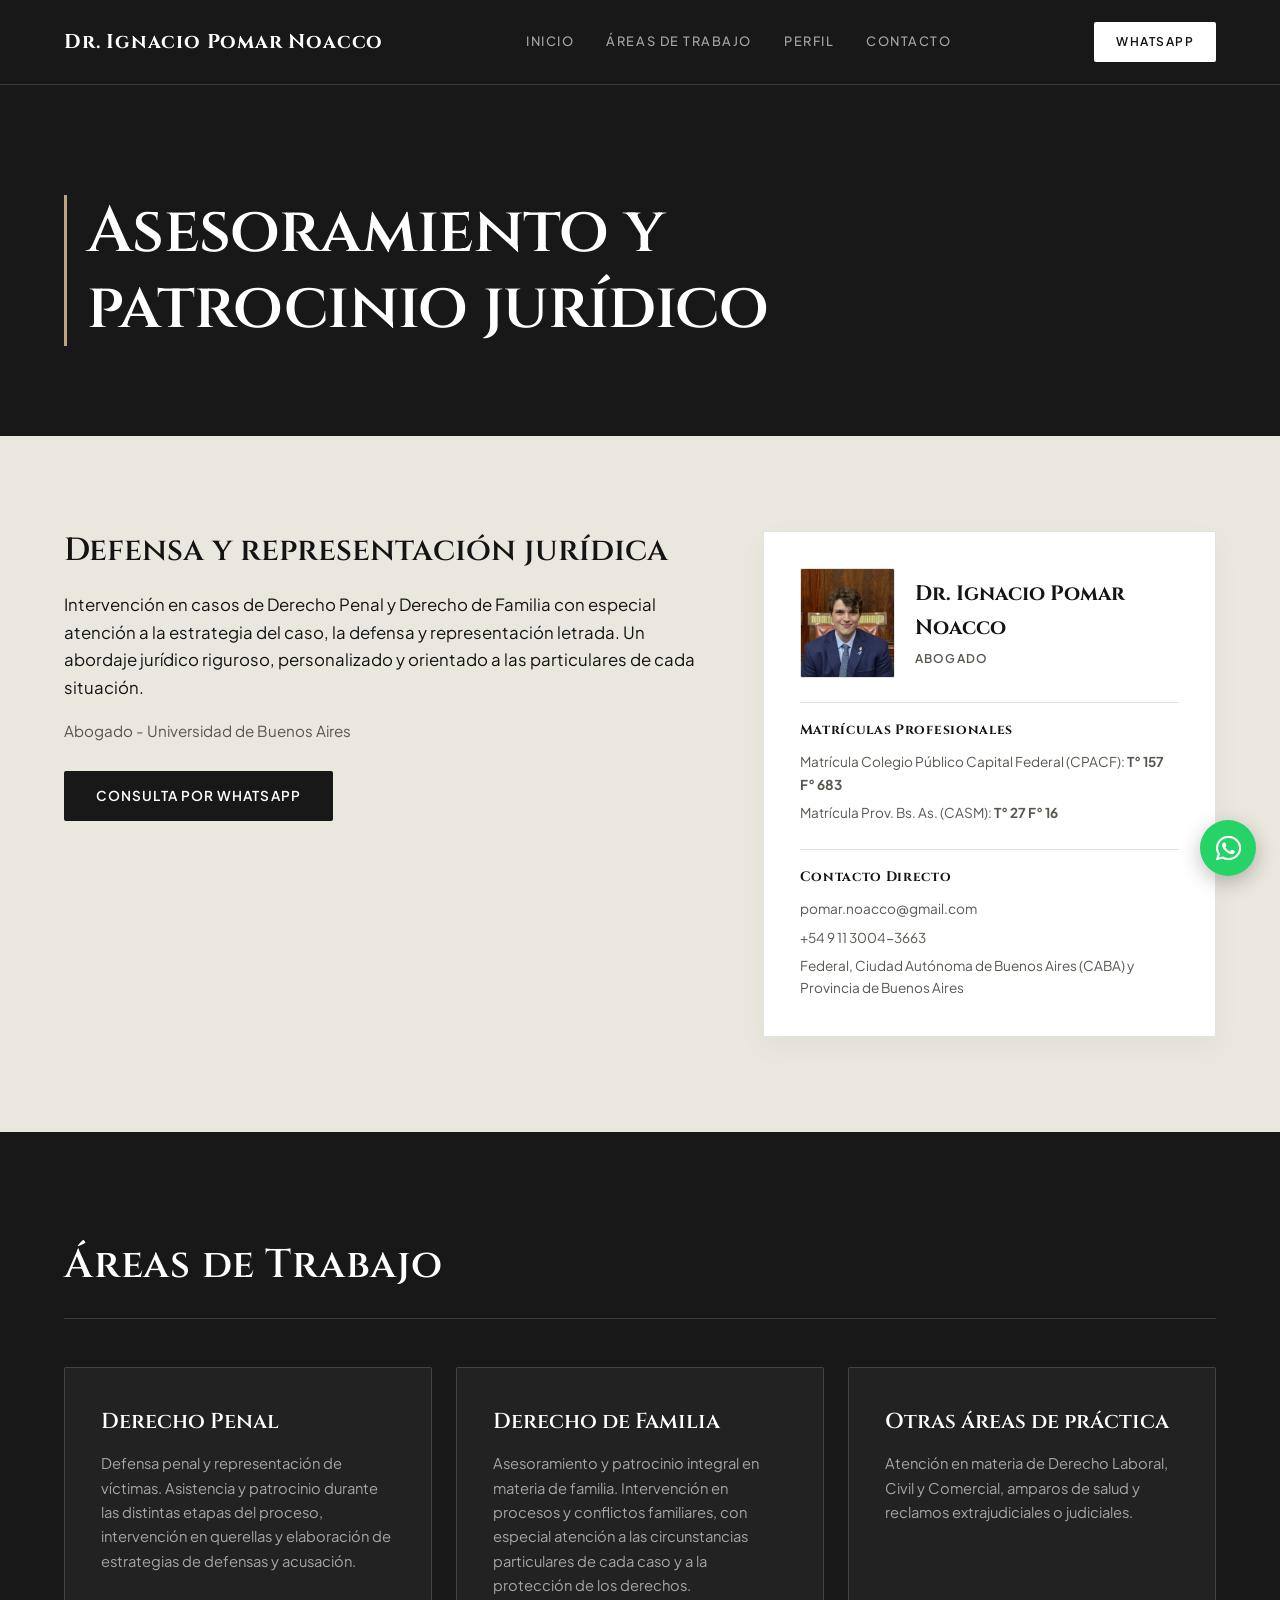
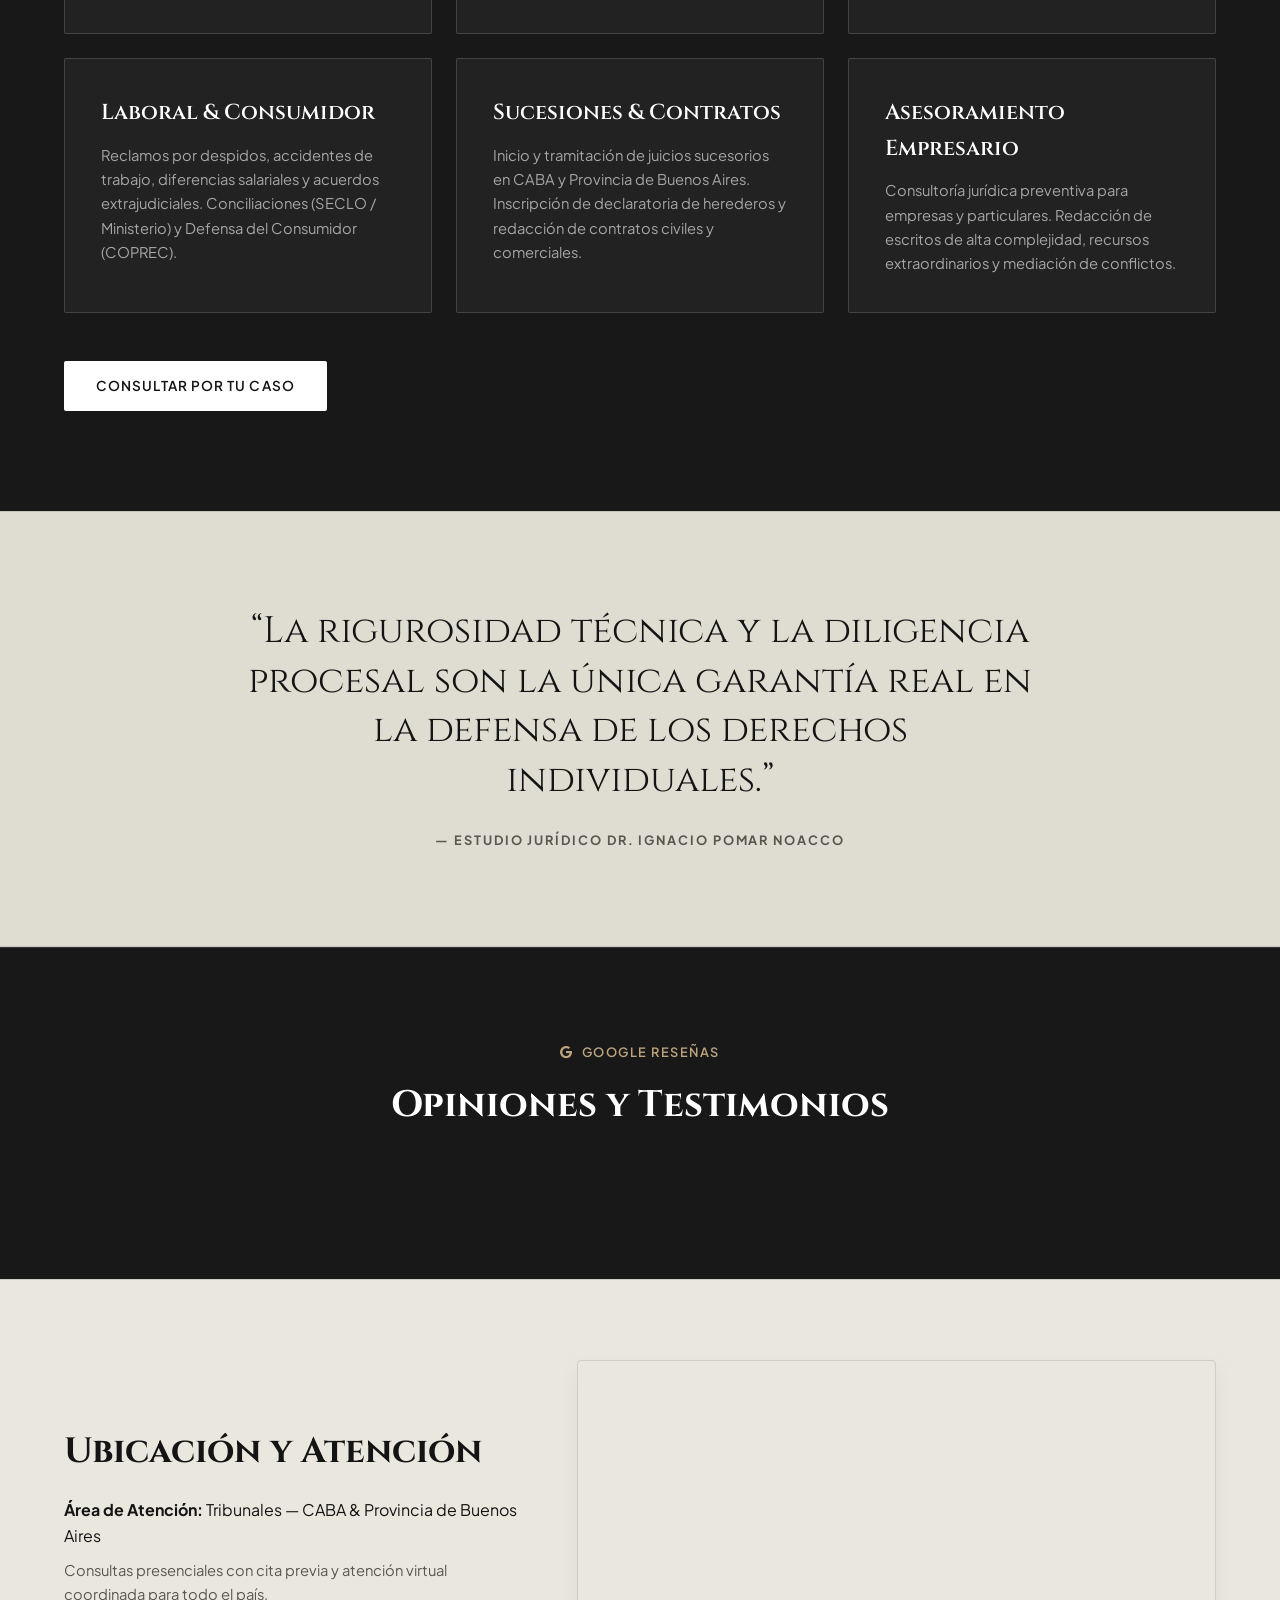
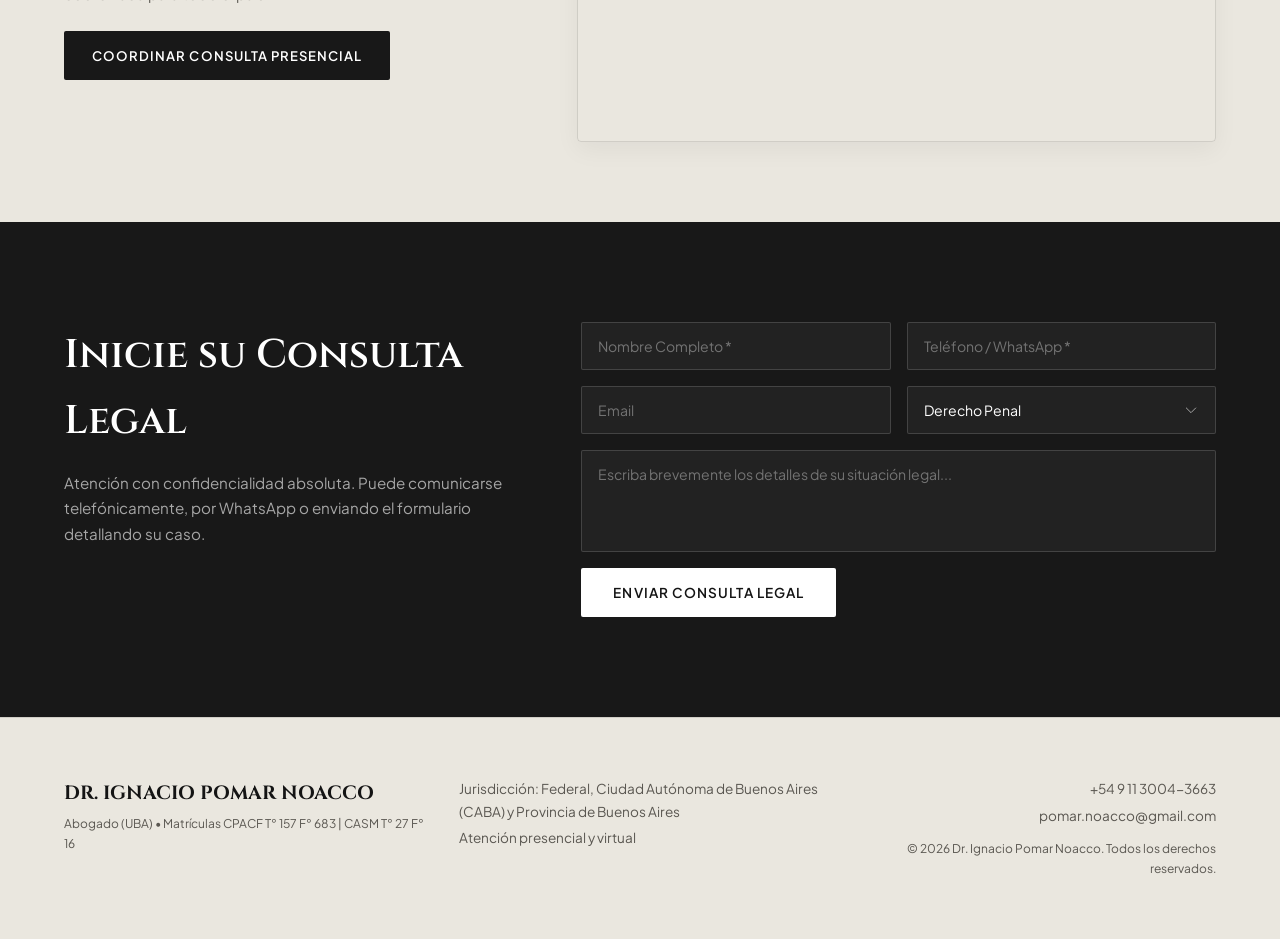
==== index.html @ a06186f0 "fix texto con cliente" ====
<!DOCTYPE html>
<html lang="es">
<head>
    <meta charset="UTF-8">
    <meta name="viewport" content="width=device-width, initial-scale=1.0">
    <title>Dr. Ignacio Pomar Noacco | Abogado - Litigios Complejos, Penal, Familia y Salud</title>
    <meta name="description" content="Estudio Jurídico del Dr. Ignacio Pomar Noacco. Especialista en litigios complejos, derecho penal, querellas, derecho de familia, amparos de salud y asesoramiento laboral.">
    <!-- Google Fonts -->
    <link rel="preconnect" href="https://fonts.googleapis.com">
    <link rel="preconnect" href="https://fonts.gstatic.com" crossorigin>
    <link href="https://fonts.googleapis.com/css2?family=Cinzel:wght@500;600;700&family=Plus+Jakarta+Sans:wght@300;400;500;600;700&display=swap" rel="stylesheet">
    <!-- FontAwesome Icons -->
    <link rel="stylesheet" href="https://cdnjs.cloudflare.com/ajax/libs/font-awesome/6.4.0/css/all.min.css">
    <!-- Custom CSS -->
    <link rel="stylesheet" href="css/style.css">
    <!-- Elfsight Google Reviews Platform -->
    <script src="https://elfsightcdn.com/platform.js" async></script>
</head>
<body>

    <!-- Header -->
    <header id="main-header">
        <div id="header-container">
            <a href="#" id="brand-logo">Dr. Ignacio Pomar Noacco</a>

            <nav id="desktop-nav">
                <a href="#estudio">Inicio</a>
                <a href="#areas">Áreas de Trabajo</a>
                <a href="#trayectoria">Perfil</a>
                <a href="#contacto">Contacto</a>
            </nav>

            <a href="https://wa.me/5491130043663?text=Hola%20Dr.%20Ignacio%20Pomar,%20necesito%20una%20consulta%20legal." target="_blank" id="header-cta-btn">WhatsApp</a>

            <button id="mobile-menu-btn" aria-label="Abrir Menú">
                <i class="fa-solid fa-bars" id="menu-icon"></i>
            </button>
        </div>

        <nav id="mobile-nav">
            <a href="#estudio">Inicio</a>
            <a href="#areas">Áreas de Trabajo</a>
            <a href="#trayectoria">Perfil</a>
            <a href="#contacto">Contacto</a>
            <a href="https://wa.me/5491130043663?text=Hola%20Dr.%20Ignacio%20Pomar,%20necesito%20una%20consulta%20legal." target="_blank" id="mobile-whatsapp-link">Escribir por WhatsApp</a>
        </nav>
    </header>

    <main>
        <!-- Hero Section -->
        <section id="hero-section">
            <div id="hero-container">
                <div id="hero-quote-bar">
                    <h1 id="hero-title">Representación jurídica con estrategia y compromiso</h1>
                </div>
            </div>
        </section>

        <!-- El Estudio / Intro Section -->
        <section id="estudio">
            <div id="estudio-container">
                
                <article id="estudio-main-text">
                    <h2 id="estudio-heading">Defensa estratégica y patrocinio jurídico integral con rigor técnico.</h2>
                    <p id="estudio-intro">Asesoramiento y patrocinio en Derecho Penal y Derecho de Familia. Defensa de personas imputadas, representación de víctimas y litigación en conflictos familiares.</p>
                    <p id="estudio-detail">Atención personalizada con enfoque técnico y resolución rápida para resguardar sus derechos. Abogado UBA y Docente Universitario.</p>
                    <div>
                        <a href="https://wa.me/5491130043663?text=Hola%20Dr.%20Ignacio%20Pomar,%20deseo%20realizar%20una%20consulta%20por%20un%20caso." target="_blank" id="estudio-cta-btn">Consulta por WhatsApp</a>
                    </div>
                </article>

                <aside id="estudio-profile-card">
                    <div id="profile-header">
                        <img src="img/perfil.png" alt="Dr. Ignacio Pomar Noacco" id="profile-photo">
                        <div id="profile-titles">
                            <h3 id="profile-name">Dr. Ignacio Pomar Noacco</h3>
                            <p id="profile-role">Abogado</p>
                        </div>
                    </div>

                    <div id="profile-credentials">
                        <h4>Matrículas Profesionales</h4>
                        <p>Matrícula Colegio Público Capital Federal (CPACF): <strong id="profile-mat-cpacf">T° 157 F° 683</strong></p>
                        <p>Matrícula Prov. Bs. As. (CASM): <strong id="profile-mat-casm">T° 27 F° 16</strong></p>
                    </div>

                    <div id="profile-contact-info">
                        <h4>Contacto Directo</h4>
                        <p id="profile-contact-email">ignaciopomarnoacco@gmail.com</p>
                        <p id="profile-contact-phone">+54 9 11 3004-3663</p>
                        <p id="profile-contact-jurisdiction">Ciudad Autónoma de Buenos Aires (CABA) y Provincia de Buenos Aires</p>
                    </div>
                </aside>

            </div>
        </section>

        <!-- Áreas de Trabajo -->
        <section id="areas">
            <div id="areas-container">
                <h2 id="areas-heading">Áreas de Trabajo</h2>

                <div id="areas-list">
                    
                    <article id="area-penal">
                        <h3 id="area-penal-title">Derecho Penal</h3>
                        <p id="area-penal-desc">Defensa penal y representación de víctimas. Querellas y patrocinio a víctimas, delitos de alta complejidad y examen técnico de imputaciones.</p>
                    </article>

                    <article id="area-familia">
                        <h3 id="area-familia-title">Derecho de Familia</h3>
                        <p id="area-familia-desc">Conflictos familiares y medidas de protección. Protecciones por violencia familiar, cuota alimentaria, cuidado personal y régimen de comunicación.</p>
                    </article>

                    <article id="area-litigacion">
                        <h3 id="area-litigacion-title">Litigación y Estrategia Procesal</h3>
                        <p id="area-litigacion-desc">Análisis y conducción jurídica de casos complejos. Análisis integral del expediente, elaboración de estrategias procesales y recursos judiciales.</p>
                    </article>

                    <article id="area-laboral">
                        <h3 id="area-laboral-title">Laboral & Consumidor</h3>
                        <p id="area-laboral-desc">Reclamos por despidos, accidentes de trabajo, diferencias salariales y acuerdos extrajudiciales. Conciliaciones (SECLO / Ministerio) y Defensa del Consumidor (COPREC).</p>
                    </article>

                    <article id="area-sucesiones">
                        <h3 id="area-sucesiones-title">Sucesiones & Contratos</h3>
                        <p id="area-sucesiones-desc">Inicio y tramitación de juicios sucesorios en CABA y Provincia de Buenos Aires. Inscripción de declaratoria de herederos y redacción de contratos civiles y comerciales.</p>
                    </article>

                    <article id="area-empresario">
                        <h3 id="area-empresario-title">Asesoramiento Empresario</h3>
                        <p id="area-empresario-desc">Consultoría jurídica preventiva para empresas y particulares. Redacción de escritos de alta complejidad, recursos extraordinarios y mediación de conflictos.</p>
                    </article>

                </div>

                <div id="areas-action">
                    <a href="#contacto" id="areas-cta-btn">Consultar por tu caso</a>
                </div>
            </div>
        </section>

        <!-- Cita Editorial -->
        <section id="quote-section">
            <div id="quote-container">
                <blockquote id="quote-text">
                    “La rigurosidad técnica y la diligencia procesal son la única garantía real en la defensa de los derechos individuales.”
                </blockquote>
                <cite id="quote-author">— Estudio Jurídico Dr. Ignacio Pomar Noacco</cite>
            </div>
        </section>

        <!-- Prueba Social & Reseñas de Google (Elfsight Live Widget) -->
        <section id="reviews-section">
            <div id="reviews-container">
                <header id="reviews-header">
                    <div id="google-badge">
                        <i class="fa-brands fa-google"></i>
                        <span>Google Reseñas</span>
                    </div>
                    <h2 id="reviews-title">Opiniones y Testimonios</h2>
                </header>

                <div class="elfsight-app-1279de08-de65-419d-b7f0-25db209bdbd7" data-elfsight-app-lazy></div>
            </div>
        </section>

        <!-- Ubicación & Mapa -->
        <section id="location-section">
            <div id="location-container">
                <div id="location-info">
                    <h2 id="location-heading">Ubicación y Atención</h2>
                    <p id="location-address"><strong>Área de Atención:</strong> Tribunales — CABA & Provincia de Buenos Aires</p>
                    <p id="location-details">Consultas presenciales con cita previa y atención virtual coordinada para todo el país.</p>
                    <a href="https://wa.me/5491130043663?text=Hola%20Dr.%20Ignacio%20Pomar,%20quisiera%20coordinar%20una%20reuni%C3%B3n%20presencial." target="_blank" id="location-btn">
                        Coordinar Consulta Presencial
                    </a>
                </div>

                <div id="map-wrapper">
                    <iframe
                        id="google-map-iframe"
                        src="https://www.google.com/maps/embed?pb=!1m18!1m12!1m3!1d2761.6212114710684!2d-58.386645210397326!3d-34.60063146668815!2m3!1f0!2f0!3f0!3m2!1i1024!2i768!4f13.1!3m3!1m2!1s0x95bccb003351b149%3A0x52c9b9c0794090cc!2sGuido%20Adri%C3%A1n%20Palacin%20-%20Abogado!5e0!3m2!1ses!2sar!4v1788567428669!5m2!1ses!2sar" 
                        width="100%" 
                        height="380" 
                        style="border:0;" 
                        allowfullscreen="" 
                        loading="lazy" 
                        referrerpolicy="strict-origin-when-cross-origin">
                    </iframe>
                </div>
            </div>
        </section>

        <!-- Contacto -->
        <section id="contacto">
            <div id="contacto-container">
                
                <div id="contacto-info">
                    <h2 id="contacto-heading">Inicie su Consulta Legal</h2>
                    <p id="contacto-description">Atención con confidencialidad absoluta. Puede comunicarse telefónicamente, por WhatsApp o enviando el formulario detallando su caso.</p>
                </div>

                <div id="contacto-form-wrapper">
                    <form id="contact-form">
                        <div id="form-row-personal">
                            <input type="text" id="form-name" required placeholder="Nombre Completo *">
                            <input type="tel" id="form-phone" required placeholder="Teléfono / WhatsApp *">
                        </div>

                        <div id="form-row-topic">
                            <input type="email" id="form-email" placeholder="Email">
                            <select id="form-materia" required>
                                <option value="Penal / Querella">Derecho Penal</option>
                                <option value="Familia / Violencia">Derecho de Familia</option>
                                <option value="Litigación y Estrategia">Violencia</option>
                                <option value="Laboral">Derecho Laboral</option>
                                <option value="Sucesiones">Sucesiones</option>
                                <option value="Otro">Otras consultas</option>
                            </select>
                        </div>

                        <textarea id="form-message" rows="4" required placeholder="Escriba brevemente los detalles de su situación legal..."></textarea>

                        <button type="submit" id="form-submit-btn">Enviar Consulta Legal</button>
                    </form>
                </div>

            </div>
        </section>
    </main>

    <!-- Footer -->
    <footer id="main-footer">
        <div id="footer-container">
            <div id="footer-brand">
                <h3 id="footer-brand-title">DR. IGNACIO POMAR NOACCO</h3>
                <p id="footer-brand-mats">Abogado (UBA) • Matrículas CPACF T°157 F°683 | CASM T°27 F°16</p>
            </div>

            <div id="footer-details">
                <p id="footer-jurisdiction">Jurisdicción: CABA & Provincia de Buenos Aires</p>
                <p>Atención presencial y virtual</p>
            </div>

            <div id="footer-contact">
                <p id="footer-phone">+54 9 11 3004-3663</p>
                <p id="footer-email">ignaciopomarnoacco@gmail.com</p>
                <small id="footer-copyright">© 2026 Dr. Ignacio Pomar Noacco. Todos los derechos reservados.</small>
            </div>
        </div>
    </footer>

    <!-- Botón flotante WhatsApp -->
    <a href="https://wa.me/5491130043663?text=Hola%20Dr.%20Ignacio%20Pomar,%20necesito%20una%20consulta%20legal%20urgente." target="_blank" id="floating-whatsapp-btn" aria-label="WhatsApp">
        <i class="fa-brands fa-whatsapp"></i>
    </a>

    <!-- Custom Script -->
    <script src="js/script.js"></script>
</body>
</html>
---- css/style.css ----
/* ==========================================================================
   PALETA EDITORIAL SOBRIA: CARBÓN, LINO & CONTRASTE PURO
   ========================================================================== */
:root {
    --bg-dark: #181818;          /* Carbón profundo */
    --bg-dark-surface: #222222;  /* Superficie oscura para tarjetas e inputs */
    --bg-light: #eae7df;         /* Lino / Hueso cálido */
    --bg-light-card: #ffffff;    /* Blanco puro para tarjeta de perfil */
    
    --accent: #bda47e;           /* Bronce tenue para detalles sutiles */
    --accent-hover: #ffffff;     /* Blanco en hover */
    
    --text-dark: #141414;        /* Texto negro/carbón */
    --text-dark-muted: #5a5751;  /* Texto secundario en fondo claro */
    --text-light: #ffffff;       /* Texto blanco para máxima legibilidad */
    --text-light-muted: #a6a6a6; /* Texto secundario en fondo oscuro */
    
    --border-light: rgba(20, 20, 20, 0.12);
    --border-dark: rgba(255, 255, 255, 0.15);
    --border-dark-hover: rgba(255, 255, 255, 0.4);
    
    --font-heading: 'Cinzel', 'Playfair Display', Georgia, serif;
    --font-body: 'Plus Jakarta Sans', system-ui, sans-serif;
    --max-w: 1200px;
}

* {
    margin: 0;
    padding: 0;
    box-sizing: border-box;
}

html, body {
    scroll-behavior: smooth;
    overflow-x: hidden;
    width: 100%;
}

body {
    font-family: var(--font-body);
    background-color: var(--bg-light);
    color: var(--text-dark);
    line-height: 1.65;
    -webkit-font-smoothing: antialiased;
}

a {
    text-decoration: none;
    color: inherit;
}

/* ==========================================================================
   HEADER
   ========================================================================== */
#main-header {
    background-color: var(--bg-dark);
    color: var(--text-light);
    border-bottom: 1px solid var(--border-dark);
    position: sticky;
    top: 0;
    z-index: 1000;
}

#header-container {
    max-width: var(--max-w);
    margin: 0 auto;
    padding: 0 24px;
    height: 84px;
    display: flex;
    align-items: center;
    justify-content: space-between;
}

#brand-logo {
    font-family: var(--font-heading);
    font-size: clamp(0.95rem, 3.8vw, 1.25rem);
    font-weight: 700;
    letter-spacing: 0.04em;
    color: var(--text-light);
    line-height: 1.2;
}

#desktop-nav {
    display: none;
    gap: 32px;
}

#desktop-nav a {
    font-size: 0.8rem;
    text-transform: uppercase;
    letter-spacing: 0.12em;
    font-weight: 500;
    color: var(--text-light-muted);
    transition: color 0.2s ease;
}

#desktop-nav a:hover {
    color: var(--text-light);
}

#header-cta-btn {
    display: none;
    background-color: var(--text-light);
    color: var(--text-dark);
    padding: 10px 22px;
    font-size: 0.75rem;
    text-transform: uppercase;
    letter-spacing: 0.12em;
    font-weight: 600;
    border-radius: 2px;
    transition: background-color 0.2s ease, color 0.2s ease;
}

#header-cta-btn:hover {
    background-color: var(--accent);
    color: #ffffff;
}

#mobile-menu-btn {
    background: transparent;
    border: none;
    color: var(--text-light);
    font-size: 1.4rem;
    cursor: pointer;
    display: block;
}

#mobile-nav {
    display: none;
    flex-direction: column;
    background-color: var(--bg-dark);
    padding: 24px;
    gap: 16px;
    border-top: 1px solid var(--border-dark);
}

#mobile-nav.active {
    display: flex;
}

#mobile-nav a {
    color: var(--text-light-muted);
    font-size: 0.95rem;
}

#mobile-whatsapp-link {
    color: #25d366 !important;
    font-weight: 600;
}

/* ==========================================================================
   HERO
   ========================================================================== */
#hero-section {
    background-color: var(--bg-dark);
    color: var(--text-light);
    padding: 110px 0 90px 0;
    width: 100%;
    overflow: hidden;
}

#hero-container {
    max-width: var(--max-w);
    margin: 0 auto;
    padding: 0 24px;
}

#hero-quote-bar {
    border-left: 3px solid var(--accent);
    padding-left: 20px;
    max-width: 950px;
}

#hero-title {
    font-family: var(--font-heading);
    font-size: clamp(1.85rem, 6.5vw, 2.8rem);
    font-weight: 600;
    line-height: 1.18;
    letter-spacing: -0.01em;
    overflow-wrap: break-word;
    word-break: normal;
    hyphens: auto;
}

/* ==========================================================================
   ESTUDIO
   ========================================================================== */
#estudio {
    padding: 95px 0;
    background-color: var(--bg-light);
}

#estudio-container {
    max-width: var(--max-w);
    margin: 0 auto;
    padding: 0 24px;
    display: grid;
    grid-template-columns: 1fr;
    gap: 56px;
}

#estudio-heading {
    font-family: var(--font-heading);
    font-size: 2rem;
    font-weight: 600;
    line-height: 1.25;
    margin-bottom: 20px;
    color: var(--text-dark);
}

#estudio-intro {
    font-size: 1.05rem;
    color: var(--text-dark);
    margin-bottom: 16px;
}

#estudio-detail {
    font-size: 0.95rem;
    color: var(--text-dark-muted);
    margin-bottom: 28px;
}

#estudio-cta-btn {
    display: inline-block;
    background-color: var(--bg-dark);
    color: var(--text-light);
    padding: 14px 32px;
    font-size: 0.85rem;
    text-transform: uppercase;
    letter-spacing: 0.08em;
    font-weight: 600;
    border-radius: 2px;
    transition: background-color 0.2s ease;
}

#estudio-cta-btn:hover {
    background-color: #000000;
}

#estudio-profile-card {
    background-color: var(--bg-light-card);
    border: 1px solid var(--border-light);
    padding: 36px;
    box-shadow: 0 10px 30px rgba(0, 0, 0, 0.04);
    display: flex;
    flex-direction: column;
    gap: 24px;
    border-radius: 2px;
}

#profile-header {
    display: flex;
    align-items: center;
    gap: 20px;
}

#profile-photo {
    width: 110px;
    height: 110px;
    object-fit: cover;
    object-position: center 25%;
    border-radius: 2px;
    border: 1px solid var(--border-light);
}

#profile-name {
    font-family: var(--font-heading);
    font-size: 1.3rem;
    font-weight: 700;
    color: var(--text-dark);
}

#profile-role {
    font-size: 0.75rem;
    text-transform: uppercase;
    letter-spacing: 0.1em;
    color: var(--text-dark-muted);
    font-weight: 600;
    margin-top: 4px;
}

#profile-credentials,
#profile-contact-info {
    border-top: 1px solid var(--border-light);
    padding-top: 16px;
    font-size: 0.85rem;
    display: flex;
    flex-direction: column;
    gap: 6px;
    color: var(--text-dark-muted);
}

#profile-credentials h4,
#profile-contact-info h4 {
    font-family: var(--font-heading);
    font-size: 0.85rem;
    letter-spacing: 0.05em;
    color: var(--text-dark);
    margin-bottom: 4px;
}

/* ==========================================================================
   ÁREAS DE PRÁCTICA
   ========================================================================== */
#areas {
    background-color: var(--bg-dark);
    color: var(--text-light);
    padding: 100px 0;
}

#areas-container {
    max-width: var(--max-w);
    margin: 0 auto;
    padding: 0 24px;
}

#areas-heading {
    font-family: var(--font-heading);
    font-size: 2.5rem;
    font-weight: 600;
    margin-bottom: 48px;
    letter-spacing: 0.02em;
    border-bottom: 1px solid var(--border-dark);
    padding-bottom: 20px;
    color: var(--text-light);
}

#areas-list {
    display: grid;
    grid-template-columns: 1fr;
    gap: 24px;
}

#areas-list article {
    background-color: var(--bg-dark-surface);
    border: 1px solid var(--border-dark);
    padding: 36px;
    border-radius: 2px;
    transition: transform 0.2s ease, border-color 0.2s ease;
}

#areas-list article:hover {
    transform: translateY(-2px);
    border-color: var(--border-dark-hover);
}

#areas-list h3 {
    font-family: var(--font-heading);
    font-size: 1.35rem;
    color: var(--text-light);
    margin-bottom: 12px;
    font-weight: 600;
}

#areas-list p {
    font-size: 0.92rem;
    color: var(--text-light-muted);
    line-height: 1.65;
}

#areas-action {
    margin-top: 48px;
}

#areas-cta-btn {
    display: inline-block;
    background-color: var(--text-light);
    color: var(--text-dark);
    padding: 14px 32px;
    font-size: 0.85rem;
    font-weight: 600;
    text-transform: uppercase;
    letter-spacing: 0.08em;
    border-radius: 2px;
    transition: background-color 0.2s ease, color 0.2s ease;
}

#areas-cta-btn:hover {
    background-color: var(--accent);
    color: #ffffff;
}

/* ==========================================================================
   CITA
   ========================================================================== */
#quote-section {
    background-color: #dfdcd2;
    padding: 95px 0;
    border-top: 1px solid var(--border-light);
    border-bottom: 1px solid var(--border-light);
}

#quote-container {
    max-width: 850px;
    margin: 0 auto;
    padding: 0 24px;
    text-align: center;
}

#quote-text {
    font-family: var(--font-heading);
    font-size: 1.8rem;
    line-height: 1.35;
    color: var(--text-dark);
}

#quote-author {
    display: block;
    font-size: 0.8rem;
    text-transform: uppercase;
    letter-spacing: 0.15em;
    color: var(--text-dark-muted);
    font-weight: 700;
    margin-top: 24px;
    font-style: normal;
}

/* ==========================================================================
   RESEÑAS / OPINIONES DE GOOGLE
   ========================================================================== */
#reviews-section {
    background-color: var(--bg-dark);
    color: var(--text-light);
    padding: 90px 0;
    border-top: 1px solid var(--border-dark);
}

#reviews-container {
    max-width: var(--max-w);
    margin: 0 auto;
    padding: 0 24px;
}

#reviews-header {
    text-align: center;
    margin-bottom: 54px;
}

#google-badge {
    display: inline-flex;
    align-items: center;
    gap: 8px;
    font-size: 0.8rem;
    text-transform: uppercase;
    letter-spacing: 0.12em;
    color: var(--accent);
    font-weight: 600;
    margin-bottom: 12px;
}

#reviews-title {
    font-family: var(--font-heading);
    font-size: clamp(1.8rem, 5vw, 2.3rem);
    margin-bottom: 14px;
}

#reviews-score {
    display: flex;
    align-items: center;
    justify-content: center;
    gap: 12px;
}

#score-number {
    font-size: 1.5rem;
    font-weight: 700;
    color: var(--text-light);
}

#score-stars {
    color: #f59e0b;
    font-size: 1rem;
    display: flex;
    gap: 4px;
}

#score-count {
    color: var(--text-light-muted);
    font-size: 0.8rem;
}

#reviews-grid {
    display: grid;
    grid-template-columns: 1fr;
    gap: 24px;
}

#reviews-grid article {
    background-color: var(--bg-dark-surface);
    border: 1px solid var(--border-dark);
    padding: 32px;
    border-radius: 2px;
    display: flex;
    flex-direction: column;
    gap: 16px;
}

#reviews-grid article div[id$="-header"] {
    display: flex;
    justify-content: space-between;
    align-items: flex-start;
}

#reviews-grid strong {
    display: block;
    font-size: 0.95rem;
    color: var(--text-light);
}

#reviews-grid small {
    font-size: 0.75rem;
    color: var(--accent);
    text-transform: uppercase;
    letter-spacing: 0.05em;
}

#reviews-grid div[id$="-stars"] {
    color: #f59e0b;
    font-size: 0.8rem;
}

#reviews-grid p {
    font-size: 0.9rem;
    color: var(--text-light-muted);
    line-height: 1.6;
    font-style: italic;
}

/* ==========================================================================
   UBICACIÓN & MAPA EMBEBIDO (RESPONSIVE & CENTRADO)
   ========================================================================== */
#location-section {
    background-color: var(--bg-light);
    color: var(--text-dark);
    padding: 80px 0;
    border-top: 1px solid var(--border-light);
    width: 100%;
    overflow: hidden;
}

#location-container {
    max-width: var(--max-w);
    width: 100%;
    margin: 0 auto;
    padding: 0 24px;
    display: grid;
    grid-template-columns: 1fr;
    gap: 40px;
    align-items: center;
    box-sizing: border-box;
}

#location-heading {
    font-family: var(--font-heading);
    font-size: clamp(1.8rem, 5vw, 2.2rem);
    margin-bottom: 16px;
    color: var(--text-dark);
}

#location-address {
    font-size: 1rem;
    color: var(--text-dark);
    margin-bottom: 10px;
}

#location-details {
    font-size: 0.92rem;
    color: var(--text-dark-muted);
    line-height: 1.6;
    margin-bottom: 24px;
}

#location-btn {
    display: inline-block;
    background-color: var(--bg-dark);
    color: var(--text-light);
    padding: 14px 28px;
    font-size: 0.82rem;
    text-transform: uppercase;
    letter-spacing: 0.08em;
    font-weight: 600;
    border-radius: 2px;
    transition: background-color 0.2s ease;
}

#location-btn:hover {
    background-color: #000000;
}

#map-wrapper {
    width: 100%;
    max-width: 100%;
    margin: 0 auto;
    border: 1px solid var(--border-light);
    border-radius: 4px;
    box-shadow: 0 8px 25px rgba(0, 0, 0, 0.05);
    overflow: hidden;
    line-height: 0;
    box-sizing: border-box;
}

#map-wrapper iframe,
#google-map-iframe {
    width: 100% !important;
    max-width: 100% !important;
    min-width: 0 !important;
    height: 380px;
    display: block;
    border: 0;
}

/* ==========================================================================
   CONTACTO
   ========================================================================== */
#contacto {
    background-color: var(--bg-dark);
    color: var(--text-light);
    padding: 100px 0;
}

#contacto-container {
    max-width: var(--max-w);
    margin: 0 auto;
    padding: 0 24px;
    display: grid;
    grid-template-columns: 1fr;
    gap: 48px;
}

#contacto-heading {
    font-family: var(--font-heading);
    font-size: 2.5rem;
    font-weight: 600;
    margin-bottom: 16px;
    color: var(--text-light);
}

#contacto-description {
    font-size: 0.95rem;
    color: var(--text-light-muted);
}

#contact-form {
    display: flex;
    flex-direction: column;
    gap: 16px;
}

#form-row-personal,
#form-row-topic {
    display: grid;
    grid-template-columns: 1fr;
    gap: 16px;
}

/* ==========================================================================
   FORMULARIO DE CONTACTO (INPUTS, SELECT Y TEXTAREA)
   ========================================================================== */
#contact-form input,
#contact-form select,
#contact-form textarea {
    width: 100%;
    background-color: var(--bg-dark-surface);
    border: 1px solid var(--border-dark);
    padding: 14px 16px;
    font-family: var(--font-body);
    font-size: 0.88rem;
    color: var(--text-light);
    outline: none;
    border-radius: 2px;
    transition: border-color 0.2s ease;
}

#contact-form input::placeholder,
#contact-form textarea::placeholder {
    color: #737373;
}

#contact-form input:focus,
#contact-form select:focus,
#contact-form textarea:focus {
    border-color: var(--text-light);
}

#contact-form textarea {
    resize: none;
}

/* Estilizado personalizado del Select */
#contact-form select {
    appearance: none;
    -webkit-appearance: none;
    -moz-appearance: none;
    cursor: pointer;
    background-image: url("data:image/svg+xml,%3Csvg xmlns='http://www.w3.org/2000/svg' fill='none' viewBox='0 0 24 24' stroke='%23a6a6a6'%3E%3Cpath stroke-linecap='round' stroke-linejoin='round' stroke-width='1.5' d='M19 9l-7 7-7-7'%3E%3C/path%3E%3C/svg%3E");
    background-repeat: no-repeat;
    background-position: right 16px center;
    background-size: 16px;
    padding-right: 44px;
}

#contact-form select:focus {
    background-image: url("data:image/svg+xml,%3Csvg xmlns='http://www.w3.org/2000/svg' fill='none' viewBox='0 0 24 24' stroke='%23ffffff'%3E%3Cpath stroke-linecap='round' stroke-linejoin='round' stroke-width='1.5' d='M19 9l-7 7-7-7'%3E%3C/path%3E%3C/svg%3E");
}

#contact-form select option {
    background-color: #181818;
    color: #f1f5f9;
    padding: 12px 16px;
    font-size: 0.88rem;
}

#contact-form select option:hover,
#contact-form select option:checked {
    background-color: #262626;
    color: #ffffff;
}

#form-submit-btn {
    background-color: var(--text-light);
    color: var(--text-dark);
    border: none;
    padding: 16px 32px;
    font-family: var(--font-body);
    font-size: 0.85rem;
    font-weight: 600;
    text-transform: uppercase;
    letter-spacing: 0.08em;
    cursor: pointer;
    border-radius: 2px;
    align-self: flex-start;
    transition: background-color 0.2s ease, color 0.2s ease;
}

#form-submit-btn:hover {
    background-color: var(--accent);
    color: #ffffff;
}

/* ==========================================================================
   FOOTER
   ========================================================================== */
#main-footer {
    background-color: var(--bg-light);
    color: var(--text-dark);
    padding: 60px 0;
    border-top: 1px solid var(--border-light);
}

#footer-container {
    max-width: var(--max-w);
    margin: 0 auto;
    padding: 0 24px;
    display: grid;
    grid-template-columns: 1fr;
    gap: 32px;
}

#footer-brand h3 {
    font-family: var(--font-heading);
    font-size: 1.2rem;
    font-weight: 700;
}

#footer-brand p {
    font-size: 0.75rem;
    color: var(--text-dark-muted);
    margin-top: 4px;
}

#footer-details,
#footer-contact {
    font-size: 0.85rem;
    color: var(--text-dark-muted);
    display: flex;
    flex-direction: column;
    gap: 4px;
}

#footer-contact small {
    font-size: 0.75rem;
    color: var(--text-dark-muted);
    margin-top: 8px;
}

/* ==========================================================================
   BOTÓN FLOTANTE WHATSAPP
   ========================================================================== */
#floating-whatsapp-btn {
    position: fixed;
    bottom: 24px;
    right: 24px;
    width: 56px;
    height: 56px;
    background-color: #25d366;
    color: #ffffff;
    border-radius: 50%;
    display: flex;
    align-items: center;
    justify-content: center;
    font-size: 1.8rem;
    box-shadow: 0 6px 20px rgba(0, 0, 0, 0.25);
    z-index: 999;
    transition: transform 0.2s ease;
}

#floating-whatsapp-btn:hover {
    transform: scale(1.08);
}

/* ==========================================================================
   RESPONSIVE (MEDIA QUERIES)
   ========================================================================== */
@media (min-width: 768px) {
    #desktop-nav {
        display: flex;
    }

    #header-cta-btn {
        display: inline-block;
    }

    #mobile-menu-btn {
        display: none;
    }

    #hero-title {
        font-size: 4rem;
    }

    #estudio-container {
        grid-template-columns: 7fr 5fr;
        gap: 64px;
    }

    #areas-list {
        grid-template-columns: repeat(2, 1fr);
    }

    #quote-text {
        font-size: 2.3rem;
    }

    #reviews-grid {
        grid-template-columns: repeat(3, 1fr);
    }

    #location-container {
        grid-template-columns: 5fr 7fr;
        gap: 56px;
    }

    #contacto-container {
        grid-template-columns: 5fr 7fr;
        gap: 64px;
    }

    #form-row-personal,
    #form-row-topic {
        grid-template-columns: 1fr 1fr;
    }

    #footer-container {
        grid-template-columns: 1fr 1fr 1fr;
    }

    #footer-contact {
        text-align: right;
    }
}

@media (min-width: 1024px) {
    #areas-list {
        grid-template-columns: repeat(3, 1fr);
    }
}
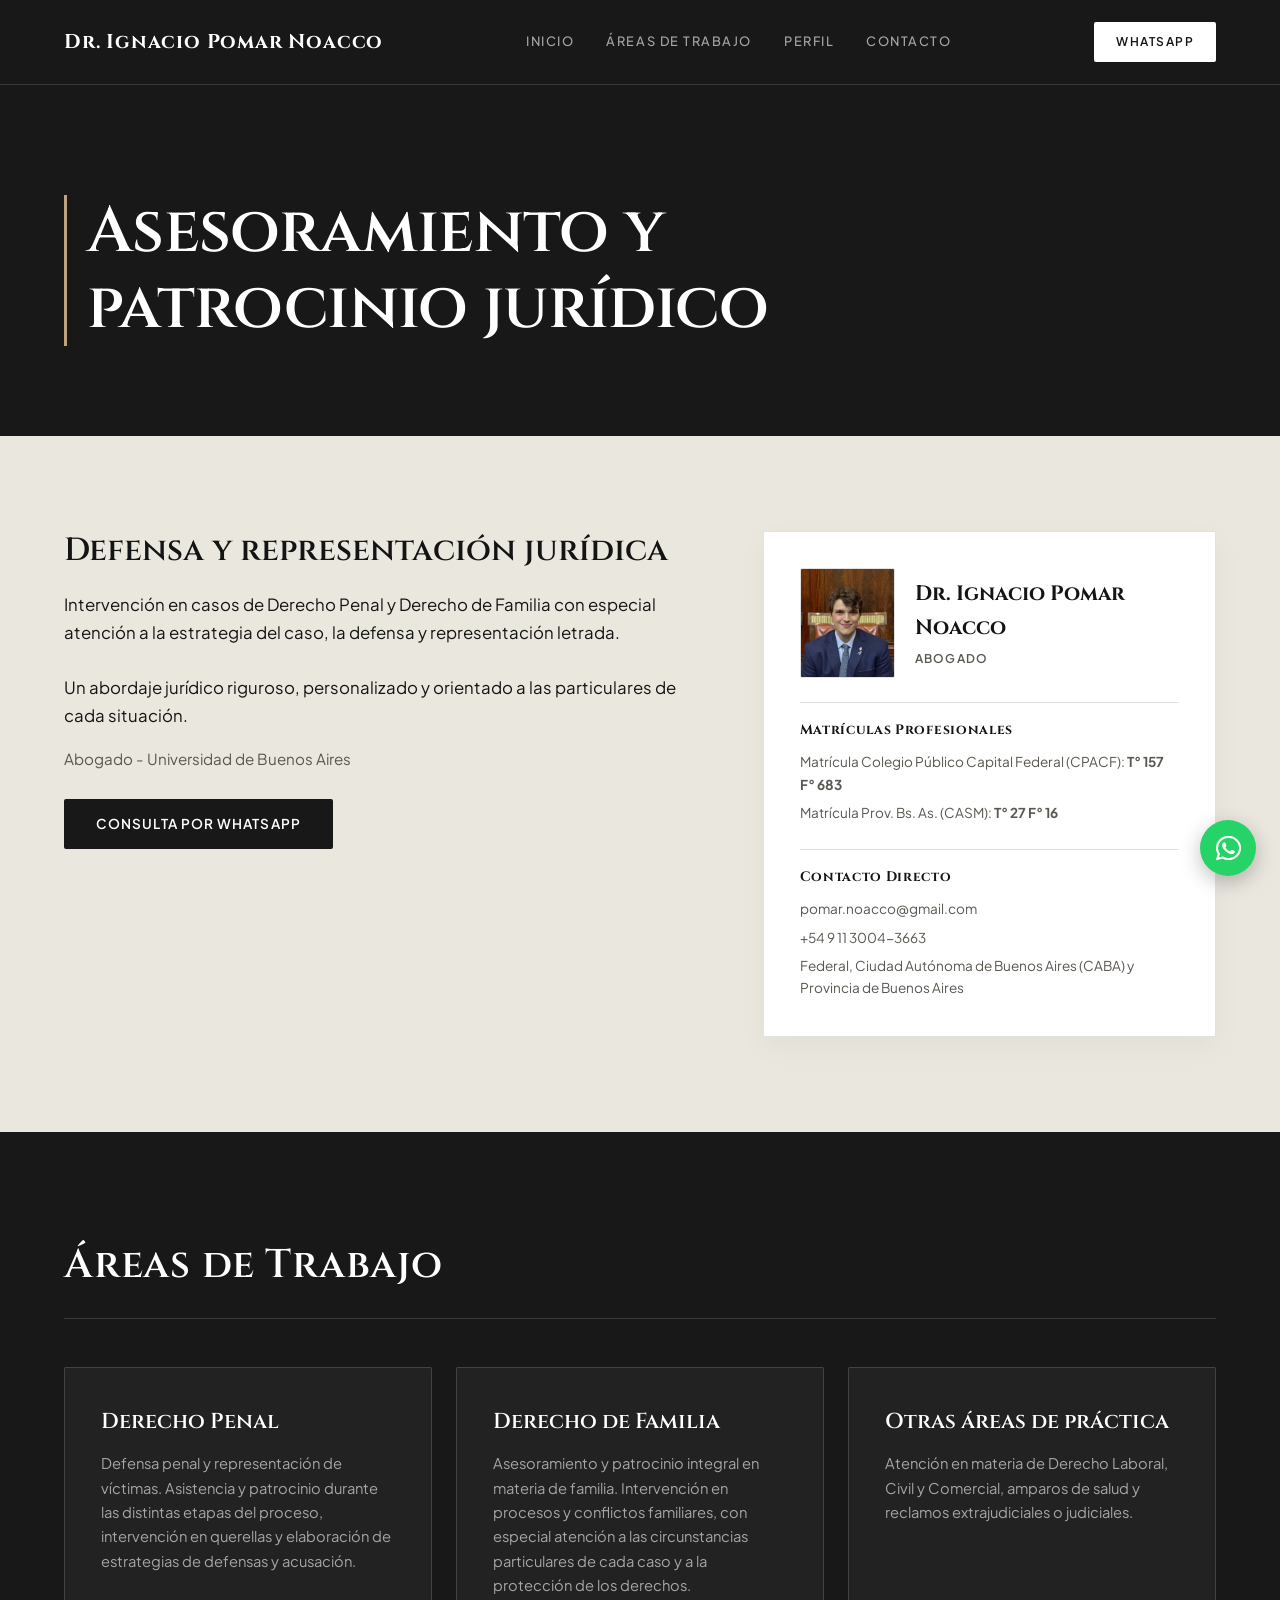
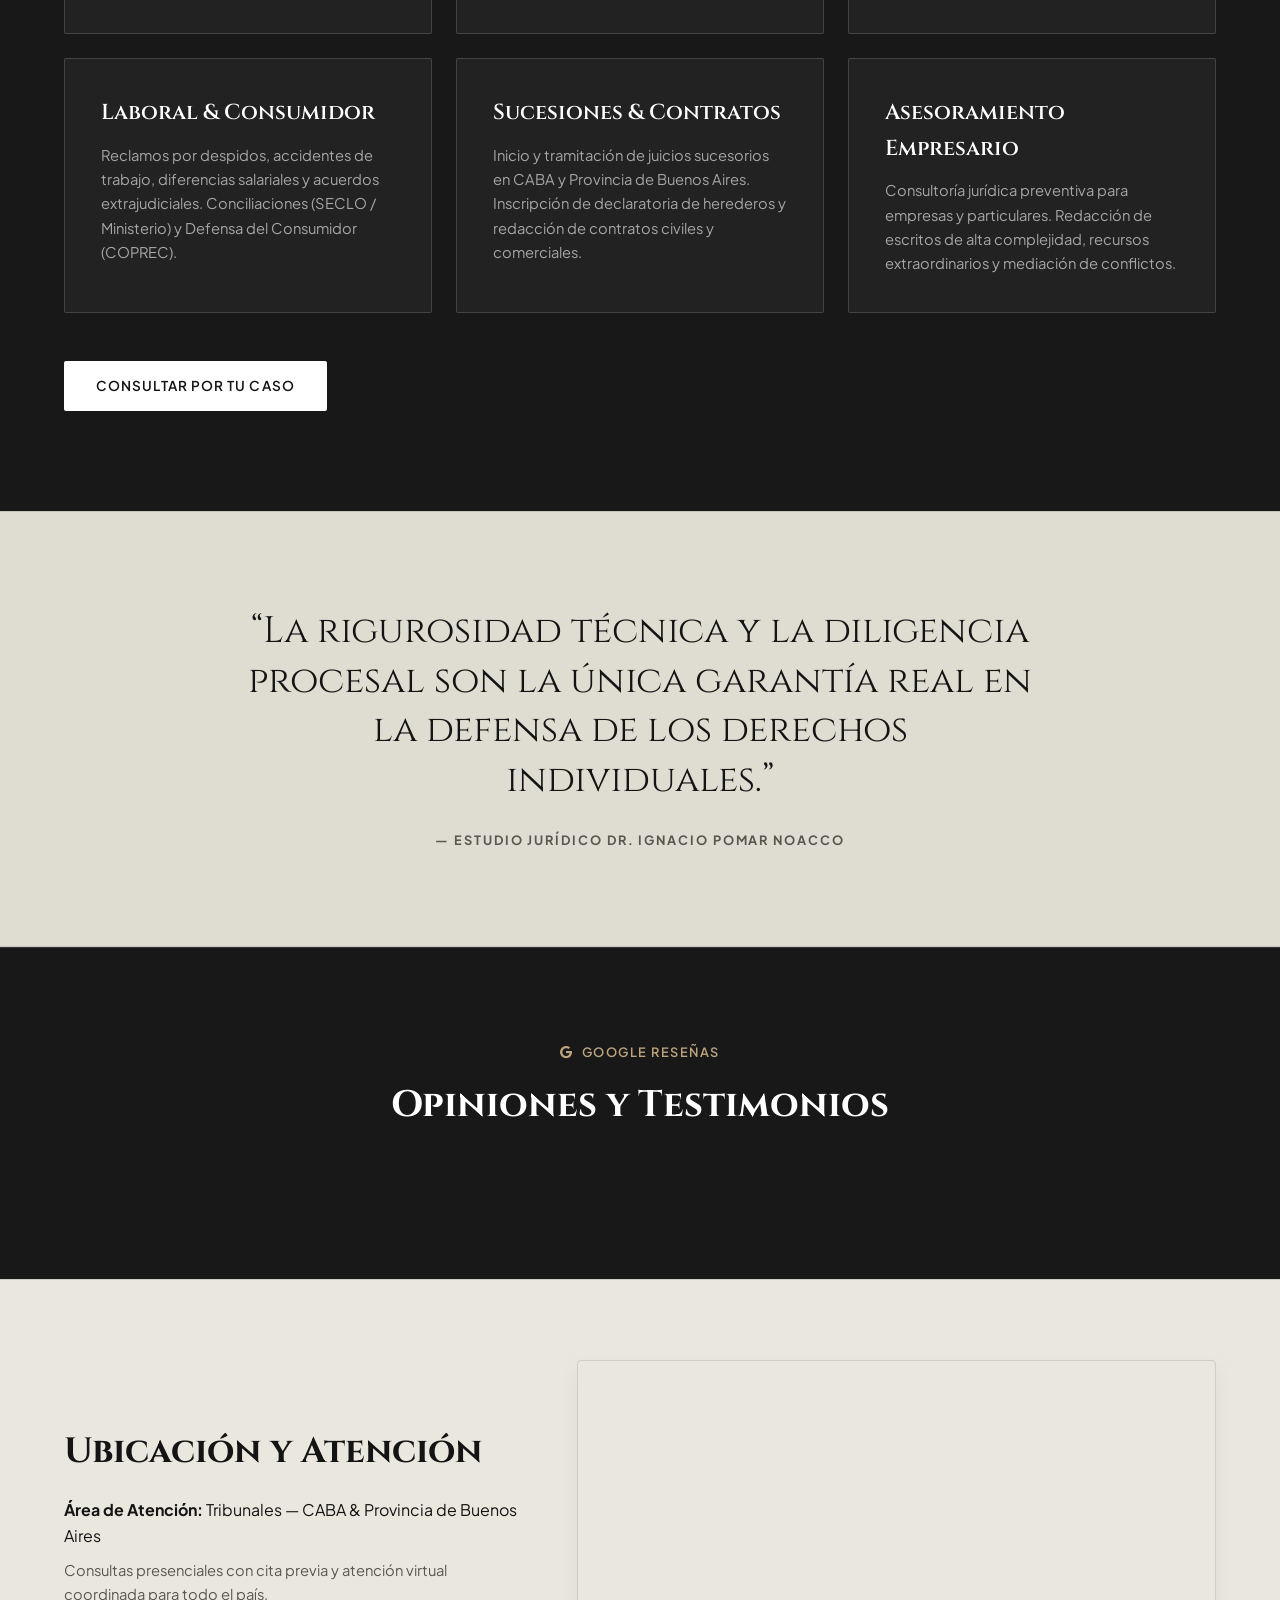
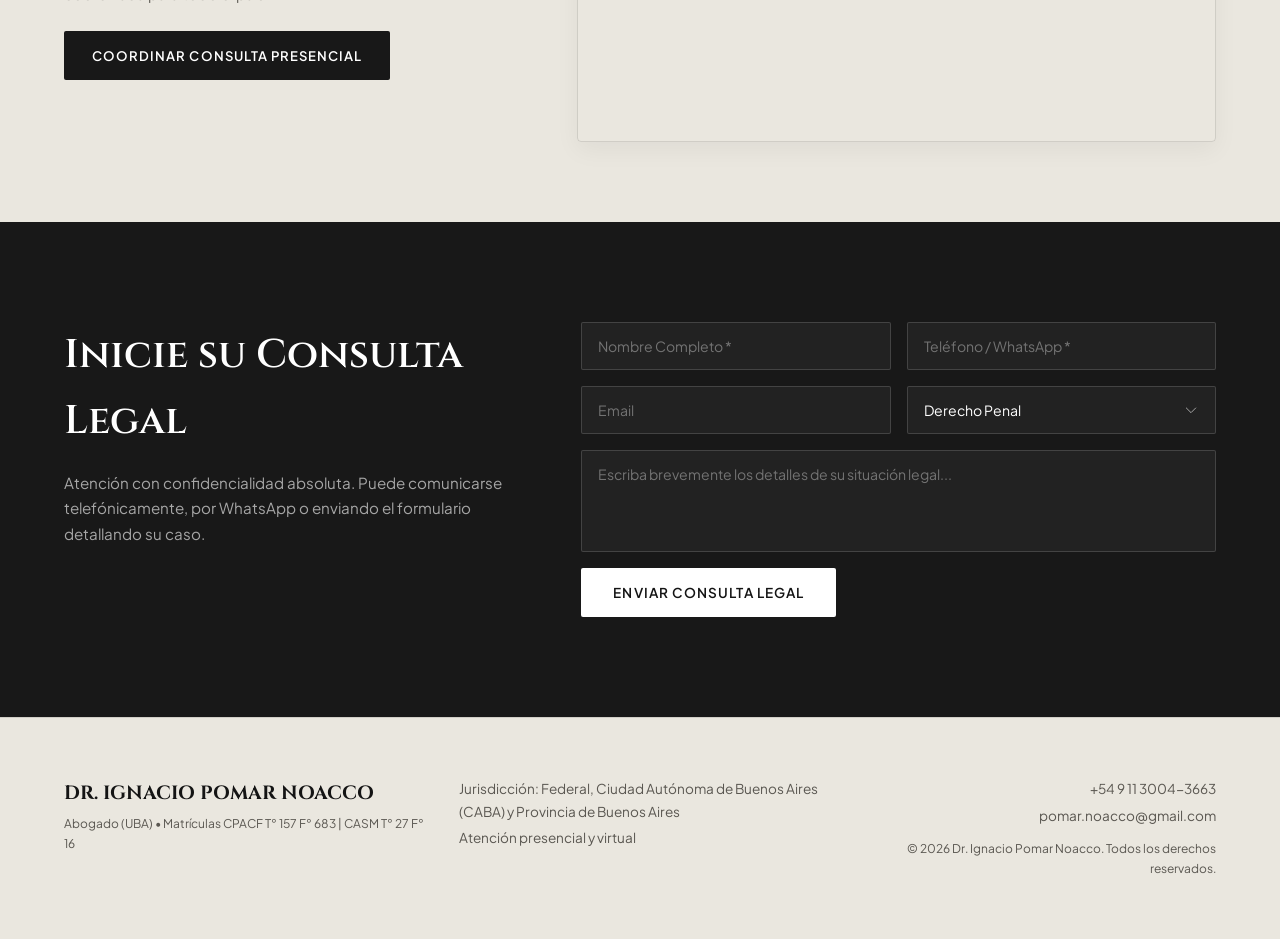
==== commit 268a8242: "sacando info de html para que se cargue por json" ====
--- a/index.html
+++ b/index.html
@@ -3,8 +3,8 @@
 <head>
     <meta charset="UTF-8">
     <meta name="viewport" content="width=device-width, initial-scale=1.0">
-    <title>Dr. Ignacio Pomar Noacco | Abogado - Litigios Complejos, Penal, Familia y Salud</title>
-    <meta name="description" content="Estudio Jurídico del Dr. Ignacio Pomar Noacco. Especialista en litigios complejos, derecho penal, querellas, derecho de familia, amparos de salud y asesoramiento laboral.">
+    <title id="page-title">Estudio Jurídico</title>
+    <meta name="description" id="page-meta-desc" content="Estudio Jurídico">
     <!-- Google Fonts -->
     <link rel="preconnect" href="https://fonts.googleapis.com">
     <link rel="preconnect" href="https://fonts.gstatic.com" crossorigin>
@@ -21,7 +21,7 @@
     <!-- Header -->
     <header id="main-header">
         <div id="header-container">
-            <a href="#" id="brand-logo">Dr. Ignacio Pomar Noacco</a>
+            <a href="#" id="brand-logo"></a>
 
             <nav id="desktop-nav">
                 <a href="#estudio">Inicio</a>
@@ -30,7 +30,7 @@
                 <a href="#contacto">Contacto</a>
             </nav>
 
-            <a href="https://wa.me/5491130043663?text=Hola%20Dr.%20Ignacio%20Pomar,%20necesito%20una%20consulta%20legal." target="_blank" id="header-cta-btn">WhatsApp</a>
+            <a href="#" target="_blank" id="header-cta-btn">WhatsApp</a>
 
             <button id="mobile-menu-btn" aria-label="Abrir Menú">
                 <i class="fa-solid fa-bars" id="menu-icon"></i>
@@ -42,7 +42,7 @@
             <a href="#areas">Áreas de Trabajo</a>
             <a href="#trayectoria">Perfil</a>
             <a href="#contacto">Contacto</a>
-            <a href="https://wa.me/5491130043663?text=Hola%20Dr.%20Ignacio%20Pomar,%20necesito%20una%20consulta%20legal." target="_blank" id="mobile-whatsapp-link">Escribir por WhatsApp</a>
+            <a href="#" target="_blank" id="mobile-whatsapp-link">Escribir por WhatsApp</a>
         </nav>
     </header>
 
@@ -51,7 +51,7 @@
         <section id="hero-section">
             <div id="hero-container">
                 <div id="hero-quote-bar">
-                    <h1 id="hero-title">Representación jurídica con estrategia y compromiso</h1>
+                    <h1 id="hero-title"></h1>
                 </div>
             </div>
         </section>
@@ -61,34 +61,34 @@
             <div id="estudio-container">
                 
                 <article id="estudio-main-text">
-                    <h2 id="estudio-heading">Defensa estratégica y patrocinio jurídico integral con rigor técnico.</h2>
-                    <p id="estudio-intro">Asesoramiento y patrocinio en Derecho Penal y Derecho de Familia. Defensa de personas imputadas, representación de víctimas y litigación en conflictos familiares.</p>
-                    <p id="estudio-detail">Atención personalizada con enfoque técnico y resolución rápida para resguardar sus derechos. Abogado UBA y Docente Universitario.</p>
+                    <h2 id="estudio-heading"></h2>
+                    <p id="estudio-intro" style="white-space: pre-line;"></p>
+                    <p id="estudio-detail"></p>
                     <div>
-                        <a href="https://wa.me/5491130043663?text=Hola%20Dr.%20Ignacio%20Pomar,%20deseo%20realizar%20una%20consulta%20por%20un%20caso." target="_blank" id="estudio-cta-btn">Consulta por WhatsApp</a>
+                        <a href="#" target="_blank" id="estudio-cta-btn">Consulta por WhatsApp</a>
                     </div>
                 </article>
 
                 <aside id="estudio-profile-card">
                     <div id="profile-header">
-                        <img src="img/perfil.png" alt="Dr. Ignacio Pomar Noacco" id="profile-photo">
+                        <img src="img/perfil.png" alt="Foto de perfil profesional" id="profile-photo">
                         <div id="profile-titles">
-                            <h3 id="profile-name">Dr. Ignacio Pomar Noacco</h3>
-                            <p id="profile-role">Abogado</p>
+                            <h3 id="profile-name"></h3>
+                            <p id="profile-role"></p>
                         </div>
                     </div>
 
                     <div id="profile-credentials">
                         <h4>Matrículas Profesionales</h4>
-                        <p>Matrícula Colegio Público Capital Federal (CPACF): <strong id="profile-mat-cpacf">T° 157 F° 683</strong></p>
-                        <p>Matrícula Prov. Bs. As. (CASM): <strong id="profile-mat-casm">T° 27 F° 16</strong></p>
+                        <p>Matrícula Colegio Público Capital Federal (CPACF): <strong id="profile-mat-cpacf"></strong></p>
+                        <p>Matrícula Prov. Bs. As. (CASM): <strong id="profile-mat-casm"></strong></p>
                     </div>
 
                     <div id="profile-contact-info">
                         <h4>Contacto Directo</h4>
-                        <p id="profile-contact-email">ignaciopomarnoacco@gmail.com</p>
-                        <p id="profile-contact-phone">+54 9 11 3004-3663</p>
-                        <p id="profile-contact-jurisdiction">Ciudad Autónoma de Buenos Aires (CABA) y Provincia de Buenos Aires</p>
+                        <p id="profile-contact-email"></p>
+                        <p id="profile-contact-phone"></p>
+                        <p id="profile-contact-jurisdiction"></p>
                     </div>
                 </aside>
 
@@ -101,37 +101,35 @@
                 <h2 id="areas-heading">Áreas de Trabajo</h2>
 
                 <div id="areas-list">
-                    
                     <article id="area-penal">
-                        <h3 id="area-penal-title">Derecho Penal</h3>
-                        <p id="area-penal-desc">Defensa penal y representación de víctimas. Querellas y patrocinio a víctimas, delitos de alta complejidad y examen técnico de imputaciones.</p>
+                        <h3 id="area-penal-title"></h3>
+                        <p id="area-penal-desc"></p>
                     </article>
 
                     <article id="area-familia">
-                        <h3 id="area-familia-title">Derecho de Familia</h3>
-                        <p id="area-familia-desc">Conflictos familiares y medidas de protección. Protecciones por violencia familiar, cuota alimentaria, cuidado personal y régimen de comunicación.</p>
+                        <h3 id="area-familia-title"></h3>
+                        <p id="area-familia-desc"></p>
                     </article>
 
                     <article id="area-litigacion">
-                        <h3 id="area-litigacion-title">Litigación y Estrategia Procesal</h3>
-                        <p id="area-litigacion-desc">Análisis y conducción jurídica de casos complejos. Análisis integral del expediente, elaboración de estrategias procesales y recursos judiciales.</p>
+                        <h3 id="area-litigacion-title"></h3>
+                        <p id="area-litigacion-desc"></p>
                     </article>
 
                     <article id="area-laboral">
-                        <h3 id="area-laboral-title">Laboral & Consumidor</h3>
-                        <p id="area-laboral-desc">Reclamos por despidos, accidentes de trabajo, diferencias salariales y acuerdos extrajudiciales. Conciliaciones (SECLO / Ministerio) y Defensa del Consumidor (COPREC).</p>
+                        <h3 id="area-laboral-title"></h3>
+                        <p id="area-laboral-desc"></p>
                     </article>
 
                     <article id="area-sucesiones">
-                        <h3 id="area-sucesiones-title">Sucesiones & Contratos</h3>
-                        <p id="area-sucesiones-desc">Inicio y tramitación de juicios sucesorios en CABA y Provincia de Buenos Aires. Inscripción de declaratoria de herederos y redacción de contratos civiles y comerciales.</p>
+                        <h3 id="area-sucesiones-title"></h3>
+                        <p id="area-sucesiones-desc"></p>
                     </article>
 
                     <article id="area-empresario">
-                        <h3 id="area-empresario-title">Asesoramiento Empresario</h3>
-                        <p id="area-empresario-desc">Consultoría jurídica preventiva para empresas y particulares. Redacción de escritos de alta complejidad, recursos extraordinarios y mediación de conflictos.</p>
-                    </article>
-
+                        <h3 id="area-empresario-title"></h3>
+                        <p id="area-empresario-desc"></p>
+                    </article>
                 </div>
 
                 <div id="areas-action">
@@ -143,10 +141,8 @@
         <!-- Cita Editorial -->
         <section id="quote-section">
             <div id="quote-container">
-                <blockquote id="quote-text">
-                    “La rigurosidad técnica y la diligencia procesal son la única garantía real en la defensa de los derechos individuales.”
-                </blockquote>
-                <cite id="quote-author">— Estudio Jurídico Dr. Ignacio Pomar Noacco</cite>
+                <blockquote id="quote-text"></blockquote>
+                <cite id="quote-author"></cite>
             </div>
         </section>
 
@@ -170,11 +166,9 @@
             <div id="location-container">
                 <div id="location-info">
                     <h2 id="location-heading">Ubicación y Atención</h2>
-                    <p id="location-address"><strong>Área de Atención:</strong> Tribunales — CABA & Provincia de Buenos Aires</p>
-                    <p id="location-details">Consultas presenciales con cita previa y atención virtual coordinada para todo el país.</p>
-                    <a href="https://wa.me/5491130043663?text=Hola%20Dr.%20Ignacio%20Pomar,%20quisiera%20coordinar%20una%20reuni%C3%B3n%20presencial." target="_blank" id="location-btn">
-                        Coordinar Consulta Presencial
-                    </a>
+                    <p id="location-address"></p>
+                    <p id="location-details"></p>
+                    <a href="#" target="_blank" id="location-btn">Coordinar Consulta Presencial</a>
                 </div>
 
                 <div id="map-wrapper">
@@ -234,25 +228,25 @@
     <footer id="main-footer">
         <div id="footer-container">
             <div id="footer-brand">
-                <h3 id="footer-brand-title">DR. IGNACIO POMAR NOACCO</h3>
-                <p id="footer-brand-mats">Abogado (UBA) • Matrículas CPACF T°157 F°683 | CASM T°27 F°16</p>
+                <h3 id="footer-brand-title"></h3>
+                <p id="footer-brand-mats"></p>
             </div>
 
             <div id="footer-details">
-                <p id="footer-jurisdiction">Jurisdicción: CABA & Provincia de Buenos Aires</p>
+                <p id="footer-jurisdiction"></p>
                 <p>Atención presencial y virtual</p>
             </div>
 
             <div id="footer-contact">
-                <p id="footer-phone">+54 9 11 3004-3663</p>
-                <p id="footer-email">ignaciopomarnoacco@gmail.com</p>
-                <small id="footer-copyright">© 2026 Dr. Ignacio Pomar Noacco. Todos los derechos reservados.</small>
+                <p id="footer-phone"></p>
+                <p id="footer-email"></p>
+                <small id="footer-copyright"></small>
             </div>
         </div>
     </footer>
 
     <!-- Botón flotante WhatsApp -->
-    <a href="https://wa.me/5491130043663?text=Hola%20Dr.%20Ignacio%20Pomar,%20necesito%20una%20consulta%20legal%20urgente." target="_blank" id="floating-whatsapp-btn" aria-label="WhatsApp">
+    <a href="#" target="_blank" id="floating-whatsapp-btn" aria-label="WhatsApp">
         <i class="fa-brands fa-whatsapp"></i>
     </a>
 
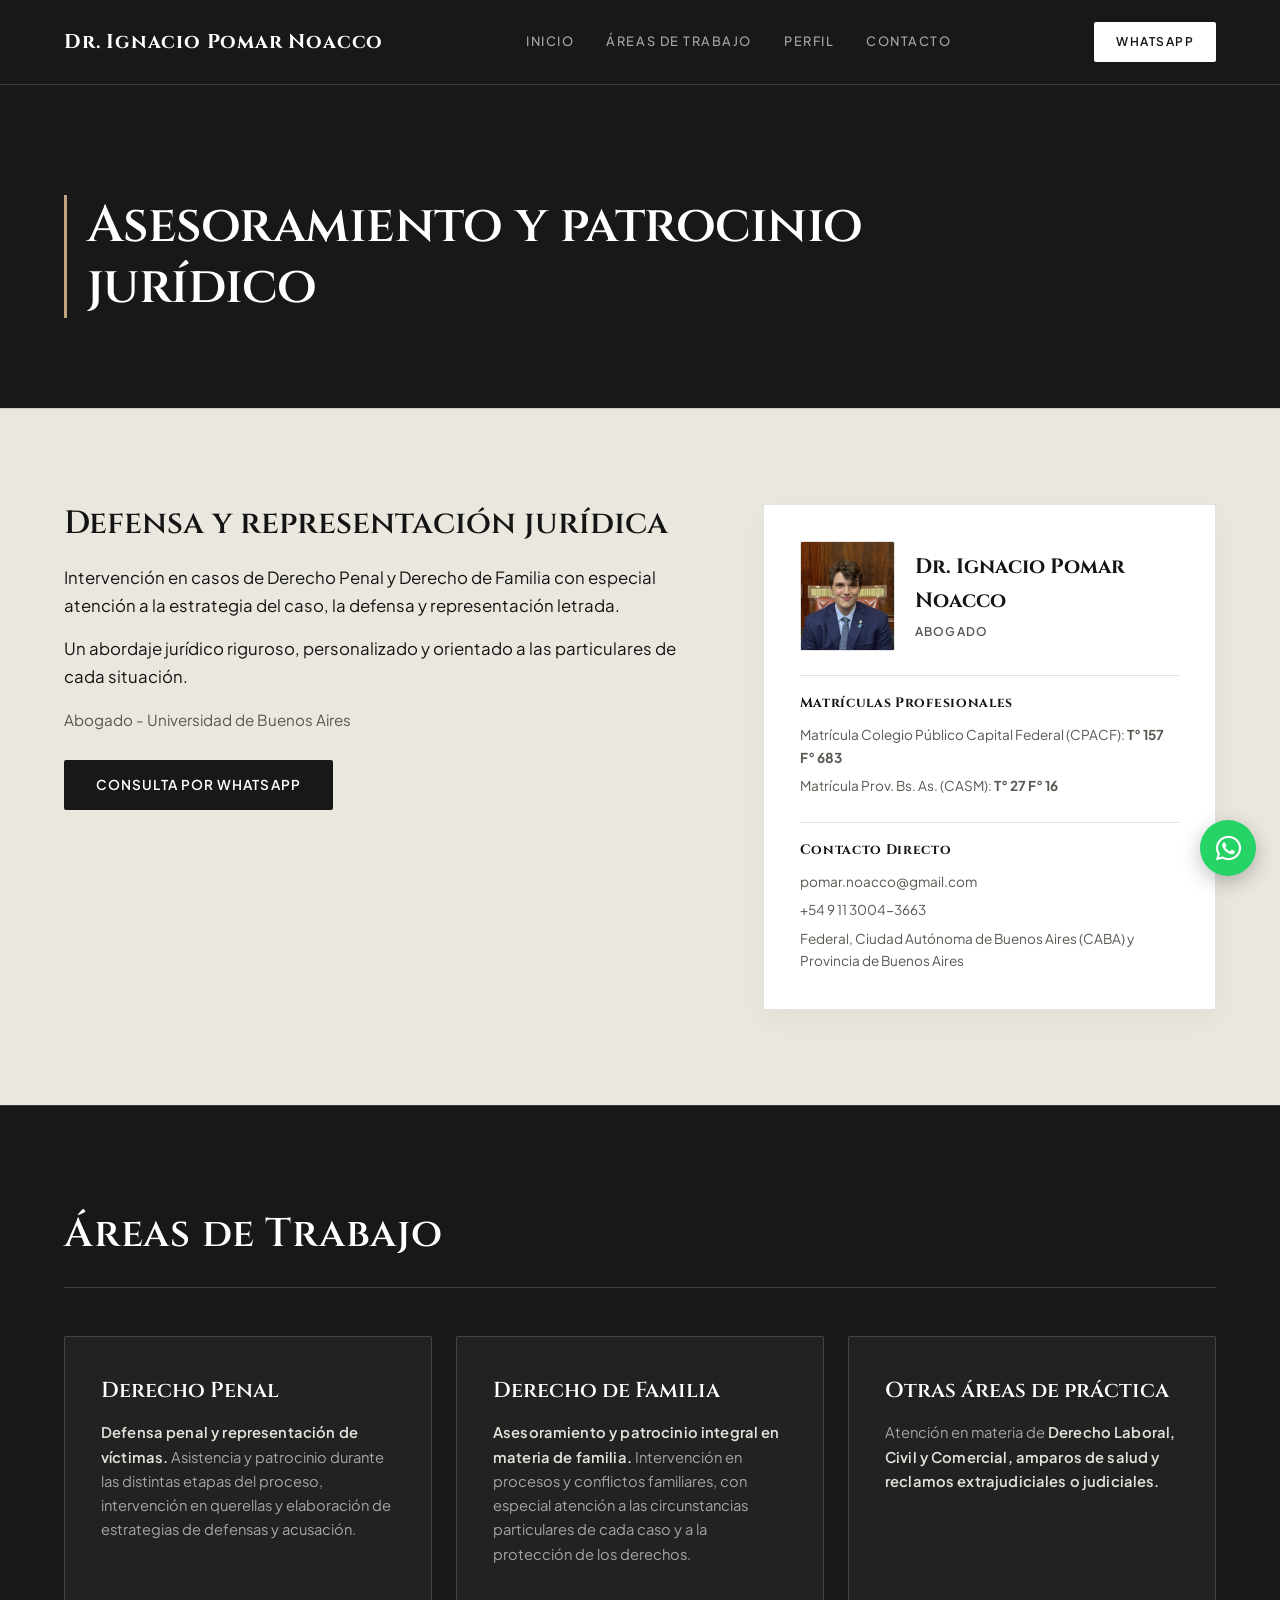
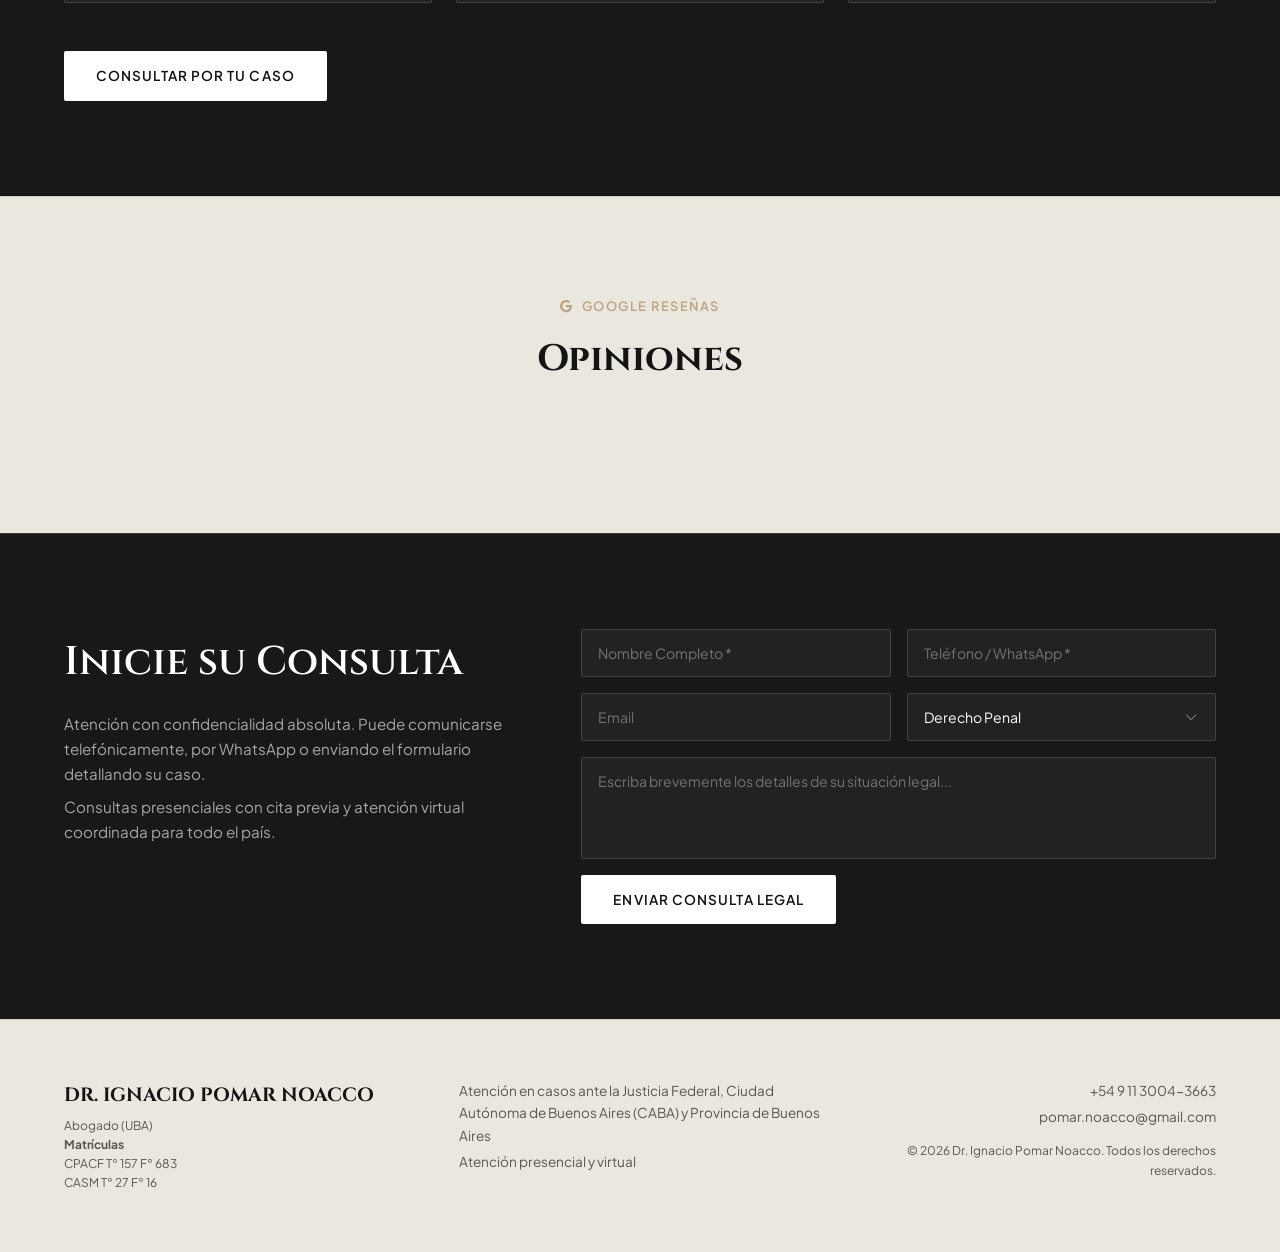
==== commit 1abb1c9f: "modificacion index segun comentarios cliente y fix css luego de correccion index" ====
--- a/index.html
+++ b/index.html
@@ -3,8 +3,8 @@
 <head>
     <meta charset="UTF-8">
     <meta name="viewport" content="width=device-width, initial-scale=1.0">
-    <title id="page-title">Estudio Jurídico</title>
-    <meta name="description" id="page-meta-desc" content="Estudio Jurídico">
+    <title>Dr. Ignacio Pomar Noacco | Abogado - Litigios Complejos, Penal, Familia y Salud</title>
+    <meta name="description" content="Estudio Jurídico del Dr. Ignacio Pomar Noacco. Especialista en litigios complejos, derecho penal, querellas, derecho de familia, amparos de salud y asesoramiento laboral.">
     <!-- Google Fonts -->
     <link rel="preconnect" href="https://fonts.googleapis.com">
     <link rel="preconnect" href="https://fonts.gstatic.com" crossorigin>
@@ -21,7 +21,7 @@
     <!-- Header -->
     <header id="main-header">
         <div id="header-container">
-            <a href="#" id="brand-logo"></a>
+            <a href="#" id="brand-logo">Dr. Ignacio Pomar Noacco</a>
 
             <nav id="desktop-nav">
                 <a href="#estudio">Inicio</a>
@@ -30,7 +30,7 @@
                 <a href="#contacto">Contacto</a>
             </nav>
 
-            <a href="#" target="_blank" id="header-cta-btn">WhatsApp</a>
+            <a href="https://wa.me/5491130043663?text=Hola%20Dr.%20Ignacio%20Pomar,%20necesito%20una%20consulta%20legal." target="_blank" id="header-cta-btn">WhatsApp</a>
 
             <button id="mobile-menu-btn" aria-label="Abrir Menú">
                 <i class="fa-solid fa-bars" id="menu-icon"></i>
@@ -42,7 +42,7 @@
             <a href="#areas">Áreas de Trabajo</a>
             <a href="#trayectoria">Perfil</a>
             <a href="#contacto">Contacto</a>
-            <a href="#" target="_blank" id="mobile-whatsapp-link">Escribir por WhatsApp</a>
+            <a href="https://wa.me/5491130043663?text=Hola%20Dr.%20Ignacio%20Pomar,%20necesito%20una%20consulta%20legal." target="_blank" id="mobile-whatsapp-link">Escribir por WhatsApp</a>
         </nav>
     </header>
 
@@ -51,7 +51,7 @@
         <section id="hero-section">
             <div id="hero-container">
                 <div id="hero-quote-bar">
-                    <h1 id="hero-title"></h1>
+                    <h1 id="hero-title">Asesoramiento y patrocinio jurídico</h1>
                 </div>
             </div>
         </section>
@@ -61,34 +61,35 @@
             <div id="estudio-container">
                 
                 <article id="estudio-main-text">
-                    <h2 id="estudio-heading"></h2>
-                    <p id="estudio-intro" style="white-space: pre-line;"></p>
-                    <p id="estudio-detail"></p>
+                    <h2 id="estudio-heading">Defensa y representación jurídica</h2>
+                    <p id="estudio-intro">Intervención en casos de Derecho Penal y Derecho de Familia con especial atención a la estrategia del caso, la defensa y representación letrada.</p>
+                    <p id="estudio-intro">Un abordaje jurídico riguroso, personalizado y orientado a las particulares de cada situación.</p>
+                    <p id="estudio-detail">Abogado - Universidad de Buenos Aires</p>
                     <div>
-                        <a href="#" target="_blank" id="estudio-cta-btn">Consulta por WhatsApp</a>
+                        <a href="https://wa.me/5491130043663?text=Hola%20Dr.%20Ignacio%20Pomar,%20deseo%20realizar%20una%20consulta%20por%20un%20caso." target="_blank" id="estudio-cta-btn">Consulta por WhatsApp</a>
                     </div>
                 </article>
 
                 <aside id="estudio-profile-card">
                     <div id="profile-header">
-                        <img src="img/perfil.png" alt="Foto de perfil profesional" id="profile-photo">
+                        <img src="img/perfil.png" alt="Dr. Ignacio Pomar Noacco" id="profile-photo">
                         <div id="profile-titles">
-                            <h3 id="profile-name"></h3>
-                            <p id="profile-role"></p>
+                            <h3 id="profile-name">Dr. Ignacio Pomar Noacco</h3>
+                            <p id="profile-role">Abogado</p>
                         </div>
                     </div>
 
                     <div id="profile-credentials">
                         <h4>Matrículas Profesionales</h4>
-                        <p>Matrícula Colegio Público Capital Federal (CPACF): <strong id="profile-mat-cpacf"></strong></p>
-                        <p>Matrícula Prov. Bs. As. (CASM): <strong id="profile-mat-casm"></strong></p>
+                        <p>Matrícula Colegio Público Capital Federal (CPACF): <strong id="profile-mat-cpacf">T° 157 F° 683</strong></p>
+                        <p>Matrícula Prov. Bs. As. (CASM): <strong id="profile-mat-casm">T° 27 F° 16</strong></p>
                     </div>
 
                     <div id="profile-contact-info">
                         <h4>Contacto Directo</h4>
-                        <p id="profile-contact-email"></p>
-                        <p id="profile-contact-phone"></p>
-                        <p id="profile-contact-jurisdiction"></p>
+                        <p id="profile-contact-email">pomar.noacco@gmail.com</p>
+                        <p id="profile-contact-phone">+54 9 11 3004-3663</p>
+                        <p id="profile-contact-jurisdiction">Federal, Ciudad Autónoma de Buenos Aires (CABA) y Provincia de Buenos Aires</p>
                     </div>
                 </aside>
 
@@ -102,33 +103,18 @@
 
                 <div id="areas-list">
                     <article id="area-penal">
-                        <h3 id="area-penal-title"></h3>
-                        <p id="area-penal-desc"></p>
+                        <h3 id="area-penal-title">Derecho Penal</h3>
+                        <p id="area-penal-desc"><strong>Defensa penal y representación de víctimas.</strong> Asistencia y patrocinio durante las distintas etapas del proceso, intervención en querellas y elaboración de estrategias de defensas y acusación.</p>
                     </article>
 
                     <article id="area-familia">
-                        <h3 id="area-familia-title"></h3>
-                        <p id="area-familia-desc"></p>
+                        <h3 id="area-familia-title">Derecho de Familia</h3>
+                        <p id="area-familia-desc"><strong>Asesoramiento y patrocinio integral en materia de familia.</strong> Intervención en procesos y conflictos familiares, con especial atención a las circunstancias particulares de cada caso y a la protección de los derechos.</p>
                     </article>
 
                     <article id="area-litigacion">
-                        <h3 id="area-litigacion-title"></h3>
-                        <p id="area-litigacion-desc"></p>
-                    </article>
-
-                    <article id="area-laboral">
-                        <h3 id="area-laboral-title"></h3>
-                        <p id="area-laboral-desc"></p>
-                    </article>
-
-                    <article id="area-sucesiones">
-                        <h3 id="area-sucesiones-title"></h3>
-                        <p id="area-sucesiones-desc"></p>
-                    </article>
-
-                    <article id="area-empresario">
-                        <h3 id="area-empresario-title"></h3>
-                        <p id="area-empresario-desc"></p>
+                        <h3 id="area-litigacion-title">Otras áreas de práctica</h3>
+                        <p id="area-litigacion-desc">Atención en materia de <strong>Derecho Laboral, Civil y Comercial, amparos de salud y reclamos extrajudiciales o judiciales.</strong></p>
                     </article>
                 </div>
 
@@ -138,13 +124,6 @@
             </div>
         </section>
 
-        <!-- Cita Editorial -->
-        <section id="quote-section">
-            <div id="quote-container">
-                <blockquote id="quote-text"></blockquote>
-                <cite id="quote-author"></cite>
-            </div>
-        </section>
 
         <!-- Prueba Social & Reseñas de Google (Elfsight Live Widget) -->
         <section id="reviews-section">
@@ -154,45 +133,22 @@
                         <i class="fa-brands fa-google"></i>
                         <span>Google Reseñas</span>
                     </div>
-                    <h2 id="reviews-title">Opiniones y Testimonios</h2>
+                    <h2 id="reviews-title">Opiniones</h2>
                 </header>
 
                 <div class="elfsight-app-1279de08-de65-419d-b7f0-25db209bdbd7" data-elfsight-app-lazy></div>
             </div>
         </section>
 
-        <!-- Ubicación & Mapa -->
-        <section id="location-section">
-            <div id="location-container">
-                <div id="location-info">
-                    <h2 id="location-heading">Ubicación y Atención</h2>
-                    <p id="location-address"></p>
-                    <p id="location-details"></p>
-                    <a href="#" target="_blank" id="location-btn">Coordinar Consulta Presencial</a>
-                </div>
-
-                <div id="map-wrapper">
-                    <iframe
-                        id="google-map-iframe"
-                        src="https://www.google.com/maps/embed?pb=!1m18!1m12!1m3!1d2761.6212114710684!2d-58.386645210397326!3d-34.60063146668815!2m3!1f0!2f0!3f0!3m2!1i1024!2i768!4f13.1!3m3!1m2!1s0x95bccb003351b149%3A0x52c9b9c0794090cc!2sGuido%20Adri%C3%A1n%20Palacin%20-%20Abogado!5e0!3m2!1ses!2sar!4v1788567428669!5m2!1ses!2sar" 
-                        width="100%" 
-                        height="380" 
-                        style="border:0;" 
-                        allowfullscreen="" 
-                        loading="lazy" 
-                        referrerpolicy="strict-origin-when-cross-origin">
-                    </iframe>
-                </div>
-            </div>
-        </section>
-
+        
         <!-- Contacto -->
         <section id="contacto">
             <div id="contacto-container">
                 
                 <div id="contacto-info">
-                    <h2 id="contacto-heading">Inicie su Consulta Legal</h2>
+                    <h2 id="contacto-heading">Inicie su Consulta</h2>
                     <p id="contacto-description">Atención con confidencialidad absoluta. Puede comunicarse telefónicamente, por WhatsApp o enviando el formulario detallando su caso.</p>
+                    <p id="contacto-description">Consultas presenciales con cita previa y atención virtual coordinada para todo el país.</p>
                 </div>
 
                 <div id="contacto-form-wrapper">
@@ -205,9 +161,9 @@
                         <div id="form-row-topic">
                             <input type="email" id="form-email" placeholder="Email">
                             <select id="form-materia" required>
-                                <option value="Penal / Querella">Derecho Penal</option>
-                                <option value="Familia / Violencia">Derecho de Familia</option>
-                                <option value="Litigación y Estrategia">Violencia</option>
+                                <option value="Penal">Derecho Penal</option>
+                                <option value="Familia">Derecho de Familia</option>
+                                <option value="Violencia">Violencia</option>
                                 <option value="Laboral">Derecho Laboral</option>
                                 <option value="Sucesiones">Sucesiones</option>
                                 <option value="Otro">Otras consultas</option>
@@ -228,25 +184,28 @@
     <footer id="main-footer">
         <div id="footer-container">
             <div id="footer-brand">
-                <h3 id="footer-brand-title"></h3>
-                <p id="footer-brand-mats"></p>
+                <h3 id="footer-brand-title">DR. IGNACIO POMAR NOACCO</h3>
+                <p id="footer-brand-mats">Abogado (UBA)
+                    <br><strong>Matrículas</strong>
+                    <br>CPACF T° 157 F° 683
+                    <br>CASM T° 27 F° 16</p>
             </div>
 
             <div id="footer-details">
-                <p id="footer-jurisdiction"></p>
+                <p id="footer-jurisdiction">Atención en casos ante la Justicia Federal, Ciudad Autónoma de Buenos Aires (CABA) y Provincia de Buenos Aires</p>
                 <p>Atención presencial y virtual</p>
             </div>
 
             <div id="footer-contact">
-                <p id="footer-phone"></p>
-                <p id="footer-email"></p>
-                <small id="footer-copyright"></small>
+                <p id="footer-phone">+54 9 11 3004-3663</p>
+                <p id="footer-email">pomar.noacco@gmail.com</p>
+                <small id="footer-copyright">© 2026 Dr. Ignacio Pomar Noacco. Todos los derechos reservados.</small>
             </div>
         </div>
     </footer>
 
     <!-- Botón flotante WhatsApp -->
-    <a href="#" target="_blank" id="floating-whatsapp-btn" aria-label="WhatsApp">
+    <a href="https://wa.me/5491130043663?text=Hola%20Dr.%20Ignacio%20Pomar,%20necesito%20una%20consulta%20legal%20urgente." target="_blank" id="floating-whatsapp-btn" aria-label="WhatsApp">
         <i class="fa-brands fa-whatsapp"></i>
     </a>
 
--- a/css/style.css
+++ b/css/style.css
@@ -5,7 +5,7 @@
     --bg-dark: #181818;          /* Carbón profundo */
     --bg-dark-surface: #222222;  /* Superficie oscura para tarjetas e inputs */
     --bg-light: #eae7df;         /* Lino / Hueso cálido */
-    --bg-light-card: #ffffff;    /* Blanco puro para tarjeta de perfil */
+    --bg-light-card: #ffffff;    /* Blanco puro para tarjetas */
     
     --accent: #bda47e;           /* Bronce tenue para detalles sutiles */
     --accent-hover: #ffffff;     /* Blanco en hover */
@@ -149,11 +149,11 @@
 }
 
 /* ==========================================================================
-   HERO
+   HERO (SIEMPRE DESTACADO EN CARBÓN)
    ========================================================================== */
 #hero-section {
-    background-color: var(--bg-dark);
-    color: var(--text-light);
+    background-color: var(--bg-dark) !important;
+    color: var(--text-light) !important;
     padding: 110px 0 90px 0;
     width: 100%;
     overflow: hidden;
@@ -173,27 +173,202 @@
 
 #hero-title {
     font-family: var(--font-heading);
-    font-size: clamp(1.85rem, 6.5vw, 2.8rem);
-    font-weight: 600;
-    line-height: 1.18;
+    font-size: clamp(1.85rem, 4.8vw, 3.2rem);
+    font-weight: 600;
+    line-height: 1.2;
     letter-spacing: -0.01em;
-    overflow-wrap: break-word;
+    overflow-wrap: normal;
     word-break: normal;
-    hyphens: auto;
+    hyphens: manual; /* Evita que el navegador corte palabras con guiones automáticos */
+    color: var(--text-light) !important;
 }
 
 /* ==========================================================================
-   ESTUDIO
+   ALTERNANCIA DINÁMICA DE SECCIONES (LINO / CARBÓN)
    ========================================================================== */
-#estudio {
+
+/* Padding uniforme para todas las secciones posteriores al Hero */
+main > section:not(#hero-section) {
     padding: 95px 0;
+    width: 100%;
+}
+
+/* 1. SECCIONES DE POSICIÓN PAR (Ej: #estudio, #reviews-section): FONDO LINO CLARO */
+main > section:nth-of-type(even) {
     background-color: var(--bg-light);
-}
-
-#estudio-container {
+    color: var(--text-dark);
+    border-top: 1px solid var(--border-light);
+}
+
+main > section:nth-of-type(even) h2,
+main > section:nth-of-type(even) h3 {
+    color: var(--text-dark);
+}
+
+main > section:nth-of-type(even) p,
+main > section:nth-of-type(even) #estudio-detail,
+main > section:nth-of-type(even) #contacto-description {
+    color: var(--text-dark-muted);
+}
+
+main > section:nth-of-type(even) #estudio-intro {
+    color: var(--text-dark);
+}
+
+/* Títulos con borde en tema claro */
+main > section:nth-of-type(even) #areas-heading {
+    color: var(--text-dark);
+    border-bottom: 1px solid var(--border-light);
+}
+
+/* Tarjetas de Áreas en sección clara */
+main > section:nth-of-type(even) #areas-list article {
+    background-color: var(--bg-light-card);
+    border: 1px solid var(--border-light);
+    box-shadow: 0 4px 20px rgba(0, 0, 0, 0.04);
+}
+
+main > section:nth-of-type(even) #areas-list article h3 {
+    color: var(--text-dark);
+}
+
+main > section:nth-of-type(even) #areas-list article p {
+    color: var(--text-dark-muted);
+}
+
+/* Botones en sección clara */
+main > section:nth-of-type(even) #estudio-cta-btn,
+main > section:nth-of-type(even) #areas-cta-btn,
+main > section:nth-of-type(even) #location-btn,
+main > section:nth-of-type(even) #form-submit-btn {
+    background-color: var(--bg-dark);
+    color: var(--text-light);
+}
+
+main > section:nth-of-type(even) #estudio-cta-btn:hover,
+main > section:nth-of-type(even) #areas-cta-btn:hover,
+main > section:nth-of-type(even) #location-btn:hover,
+main > section:nth-of-type(even) #form-submit-btn:hover {
+    background-color: #000000;
+}
+
+/* Inputs de Formulario en sección clara */
+main > section:nth-of-type(even) #contact-form input,
+main > section:nth-of-type(even) #contact-form select,
+main > section:nth-of-type(even) #contact-form textarea {
+    background-color: #ffffff;
+    border: 1px solid var(--border-light);
+    color: var(--text-dark);
+}
+
+main > section:nth-of-type(even) #contact-form input::placeholder,
+main > section:nth-of-type(even) #contact-form textarea::placeholder {
+    color: #888888;
+}
+
+main > section:nth-of-type(even) #contact-form select option {
+    background-color: #ffffff;
+    color: var(--text-dark);
+}
+
+
+/* 2. SECCIONES DE POSICIÓN IMPAR (Ej: #areas, #contacto): FONDO CARBÓN OSCURO */
+main > section:nth-of-type(odd):not(#hero-section) {
+    background-color: var(--bg-dark);
+    color: var(--text-light);
+    border-top: 1px solid var(--border-dark);
+}
+
+main > section:nth-of-type(odd):not(#hero-section) h2,
+main > section:nth-of-type(odd):not(#hero-section) h3 {
+    color: var(--text-light);
+}
+
+main > section:nth-of-type(odd):not(#hero-section) p,
+main > section:nth-of-type(odd):not(#hero-section) #estudio-detail,
+main > section:nth-of-type(odd):not(#hero-section) #contacto-description {
+    color: var(--text-light-muted);
+}
+
+main > section:nth-of-type(odd):not(#hero-section) #estudio-intro {
+    color: var(--text-light);
+}
+
+/* Títulos con borde en tema oscuro */
+main > section:nth-of-type(odd):not(#hero-section) #areas-heading {
+    color: var(--text-light);
+    border-bottom: 1px solid var(--border-dark);
+}
+
+/* Tarjetas de Áreas en sección oscura */
+main > section:nth-of-type(odd):not(#hero-section) #areas-list article {
+    background-color: var(--bg-dark-surface);
+    border: 1px solid var(--border-dark);
+}
+
+main > section:nth-of-type(odd):not(#hero-section) #areas-list article:hover {
+    border-color: var(--border-dark-hover);
+}
+
+main > section:nth-of-type(odd):not(#hero-section) #areas-list article h3 {
+    color: var(--text-light);
+}
+
+main > section:nth-of-type(odd):not(#hero-section) #areas-list article p {
+    color: var(--text-light-muted);
+}
+
+/* Botones en sección oscura */
+main > section:nth-of-type(odd):not(#hero-section) #estudio-cta-btn,
+main > section:nth-of-type(odd):not(#hero-section) #areas-cta-btn,
+main > section:nth-of-type(odd):not(#hero-section) #location-btn,
+main > section:nth-of-type(odd):not(#hero-section) #form-submit-btn {
+    background-color: var(--text-light);
+    color: var(--text-dark);
+}
+
+main > section:nth-of-type(odd):not(#hero-section) #estudio-cta-btn:hover,
+main > section:nth-of-type(odd):not(#hero-section) #areas-cta-btn:hover,
+main > section:nth-of-type(odd):not(#hero-section) #location-btn:hover,
+main > section:nth-of-type(odd):not(#hero-section) #form-submit-btn:hover {
+    background-color: var(--accent);
+    color: #ffffff;
+}
+
+/* Inputs de Formulario en sección oscura */
+main > section:nth-of-type(odd):not(#hero-section) #contact-form input,
+main > section:nth-of-type(odd):not(#hero-section) #contact-form select,
+main > section:nth-of-type(odd):not(#hero-section) #contact-form textarea {
+    background-color: var(--bg-dark-surface);
+    border: 1px solid var(--border-dark);
+    color: var(--text-light);
+}
+
+main > section:nth-of-type(odd):not(#hero-section) #contact-form input::placeholder,
+main > section:nth-of-type(odd):not(#hero-section) #contact-form textarea::placeholder {
+    color: #737373;
+}
+
+main > section:nth-of-type(odd):not(#hero-section) #contact-form select option {
+    background-color: #181818;
+    color: #f1f5f9;
+}
+
+/* ==========================================================================
+   ESTRUCTURA DE CONTENEDORES Y ELEMENTOS ESPECÍFICOS
+   ========================================================================== */
+#estudio-container,
+#areas-container,
+#reviews-container,
+#location-container,
+#contacto-container {
     max-width: var(--max-w);
     margin: 0 auto;
     padding: 0 24px;
+}
+
+/* Estudio */
+#estudio-container {
     display: grid;
     grid-template-columns: 1fr;
     gap: 56px;
@@ -205,36 +380,27 @@
     font-weight: 600;
     line-height: 1.25;
     margin-bottom: 20px;
-    color: var(--text-dark);
 }
 
 #estudio-intro {
     font-size: 1.05rem;
-    color: var(--text-dark);
     margin-bottom: 16px;
 }
 
 #estudio-detail {
     font-size: 0.95rem;
-    color: var(--text-dark-muted);
     margin-bottom: 28px;
 }
 
 #estudio-cta-btn {
     display: inline-block;
-    background-color: var(--bg-dark);
-    color: var(--text-light);
     padding: 14px 32px;
     font-size: 0.85rem;
     text-transform: uppercase;
     letter-spacing: 0.08em;
     font-weight: 600;
     border-radius: 2px;
-    transition: background-color 0.2s ease;
-}
-
-#estudio-cta-btn:hover {
-    background-color: #000000;
+    transition: background-color 0.2s ease, color 0.2s ease;
 }
 
 #estudio-profile-card {
@@ -267,14 +433,14 @@
     font-family: var(--font-heading);
     font-size: 1.3rem;
     font-weight: 700;
-    color: var(--text-dark);
+    color: var(--text-dark) !important;
 }
 
 #profile-role {
     font-size: 0.75rem;
     text-transform: uppercase;
     letter-spacing: 0.1em;
-    color: var(--text-dark-muted);
+    color: var(--text-dark-muted) !important;
     font-weight: 600;
     margin-top: 4px;
 }
@@ -287,7 +453,7 @@
     display: flex;
     flex-direction: column;
     gap: 6px;
-    color: var(--text-dark-muted);
+    color: var(--text-dark-muted) !important;
 }
 
 #profile-credentials h4,
@@ -295,34 +461,18 @@
     font-family: var(--font-heading);
     font-size: 0.85rem;
     letter-spacing: 0.05em;
-    color: var(--text-dark);
+    color: var(--text-dark) !important;
     margin-bottom: 4px;
 }
 
-/* ==========================================================================
-   ÁREAS DE PRÁCTICA
-   ========================================================================== */
-#areas {
-    background-color: var(--bg-dark);
-    color: var(--text-light);
-    padding: 100px 0;
-}
-
-#areas-container {
-    max-width: var(--max-w);
-    margin: 0 auto;
-    padding: 0 24px;
-}
-
+/* Áreas de Trabajo */
 #areas-heading {
     font-family: var(--font-heading);
     font-size: 2.5rem;
     font-weight: 600;
     margin-bottom: 48px;
     letter-spacing: 0.02em;
-    border-bottom: 1px solid var(--border-dark);
     padding-bottom: 20px;
-    color: var(--text-light);
 }
 
 #areas-list {
@@ -332,8 +482,6 @@
 }
 
 #areas-list article {
-    background-color: var(--bg-dark-surface);
-    border: 1px solid var(--border-dark);
     padding: 36px;
     border-radius: 2px;
     transition: transform 0.2s ease, border-color 0.2s ease;
@@ -341,20 +489,17 @@
 
 #areas-list article:hover {
     transform: translateY(-2px);
-    border-color: var(--border-dark-hover);
 }
 
 #areas-list h3 {
     font-family: var(--font-heading);
     font-size: 1.35rem;
-    color: var(--text-light);
     margin-bottom: 12px;
     font-weight: 600;
 }
 
 #areas-list p {
     font-size: 0.92rem;
-    color: var(--text-light-muted);
     line-height: 1.65;
 }
 
@@ -364,8 +509,6 @@
 
 #areas-cta-btn {
     display: inline-block;
-    background-color: var(--text-light);
-    color: var(--text-dark);
     padding: 14px 32px;
     font-size: 0.85rem;
     font-weight: 600;
@@ -375,65 +518,10 @@
     transition: background-color 0.2s ease, color 0.2s ease;
 }
 
-#areas-cta-btn:hover {
-    background-color: var(--accent);
-    color: #ffffff;
-}
-
-/* ==========================================================================
-   CITA
-   ========================================================================== */
-#quote-section {
-    background-color: #dfdcd2;
-    padding: 95px 0;
-    border-top: 1px solid var(--border-light);
-    border-bottom: 1px solid var(--border-light);
-}
-
-#quote-container {
-    max-width: 850px;
-    margin: 0 auto;
-    padding: 0 24px;
-    text-align: center;
-}
-
-#quote-text {
-    font-family: var(--font-heading);
-    font-size: 1.8rem;
-    line-height: 1.35;
-    color: var(--text-dark);
-}
-
-#quote-author {
-    display: block;
-    font-size: 0.8rem;
-    text-transform: uppercase;
-    letter-spacing: 0.15em;
-    color: var(--text-dark-muted);
-    font-weight: 700;
-    margin-top: 24px;
-    font-style: normal;
-}
-
-/* ==========================================================================
-   RESEÑAS / OPINIONES DE GOOGLE
-   ========================================================================== */
-#reviews-section {
-    background-color: var(--bg-dark);
-    color: var(--text-light);
-    padding: 90px 0;
-    border-top: 1px solid var(--border-dark);
-}
-
-#reviews-container {
-    max-width: var(--max-w);
-    margin: 0 auto;
-    padding: 0 24px;
-}
-
+/* Reseñas / Opiniones */
 #reviews-header {
     text-align: center;
-    margin-bottom: 54px;
+    margin-bottom: 48px;
 }
 
 #google-badge {
@@ -451,177 +539,10 @@
 #reviews-title {
     font-family: var(--font-heading);
     font-size: clamp(1.8rem, 5vw, 2.3rem);
-    margin-bottom: 14px;
-}
-
-#reviews-score {
-    display: flex;
-    align-items: center;
-    justify-content: center;
-    gap: 12px;
-}
-
-#score-number {
-    font-size: 1.5rem;
-    font-weight: 700;
-    color: var(--text-light);
-}
-
-#score-stars {
-    color: #f59e0b;
-    font-size: 1rem;
-    display: flex;
-    gap: 4px;
-}
-
-#score-count {
-    color: var(--text-light-muted);
-    font-size: 0.8rem;
-}
-
-#reviews-grid {
-    display: grid;
-    grid-template-columns: 1fr;
-    gap: 24px;
-}
-
-#reviews-grid article {
-    background-color: var(--bg-dark-surface);
-    border: 1px solid var(--border-dark);
-    padding: 32px;
-    border-radius: 2px;
-    display: flex;
-    flex-direction: column;
-    gap: 16px;
-}
-
-#reviews-grid article div[id$="-header"] {
-    display: flex;
-    justify-content: space-between;
-    align-items: flex-start;
-}
-
-#reviews-grid strong {
-    display: block;
-    font-size: 0.95rem;
-    color: var(--text-light);
-}
-
-#reviews-grid small {
-    font-size: 0.75rem;
-    color: var(--accent);
-    text-transform: uppercase;
-    letter-spacing: 0.05em;
-}
-
-#reviews-grid div[id$="-stars"] {
-    color: #f59e0b;
-    font-size: 0.8rem;
-}
-
-#reviews-grid p {
-    font-size: 0.9rem;
-    color: var(--text-light-muted);
-    line-height: 1.6;
-    font-style: italic;
-}
-
-/* ==========================================================================
-   UBICACIÓN & MAPA EMBEBIDO (RESPONSIVE & CENTRADO)
-   ========================================================================== */
-#location-section {
-    background-color: var(--bg-light);
-    color: var(--text-dark);
-    padding: 80px 0;
-    border-top: 1px solid var(--border-light);
-    width: 100%;
-    overflow: hidden;
-}
-
-#location-container {
-    max-width: var(--max-w);
-    width: 100%;
-    margin: 0 auto;
-    padding: 0 24px;
-    display: grid;
-    grid-template-columns: 1fr;
-    gap: 40px;
-    align-items: center;
-    box-sizing: border-box;
-}
-
-#location-heading {
-    font-family: var(--font-heading);
-    font-size: clamp(1.8rem, 5vw, 2.2rem);
-    margin-bottom: 16px;
-    color: var(--text-dark);
-}
-
-#location-address {
-    font-size: 1rem;
-    color: var(--text-dark);
-    margin-bottom: 10px;
-}
-
-#location-details {
-    font-size: 0.92rem;
-    color: var(--text-dark-muted);
-    line-height: 1.6;
-    margin-bottom: 24px;
-}
-
-#location-btn {
-    display: inline-block;
-    background-color: var(--bg-dark);
-    color: var(--text-light);
-    padding: 14px 28px;
-    font-size: 0.82rem;
-    text-transform: uppercase;
-    letter-spacing: 0.08em;
-    font-weight: 600;
-    border-radius: 2px;
-    transition: background-color 0.2s ease;
-}
-
-#location-btn:hover {
-    background-color: #000000;
-}
-
-#map-wrapper {
-    width: 100%;
-    max-width: 100%;
-    margin: 0 auto;
-    border: 1px solid var(--border-light);
-    border-radius: 4px;
-    box-shadow: 0 8px 25px rgba(0, 0, 0, 0.05);
-    overflow: hidden;
-    line-height: 0;
-    box-sizing: border-box;
-}
-
-#map-wrapper iframe,
-#google-map-iframe {
-    width: 100% !important;
-    max-width: 100% !important;
-    min-width: 0 !important;
-    height: 380px;
-    display: block;
-    border: 0;
-}
-
-/* ==========================================================================
-   CONTACTO
-   ========================================================================== */
-#contacto {
-    background-color: var(--bg-dark);
-    color: var(--text-light);
-    padding: 100px 0;
-}
-
+}
+
+/* Contacto */
 #contacto-container {
-    max-width: var(--max-w);
-    margin: 0 auto;
-    padding: 0 24px;
     display: grid;
     grid-template-columns: 1fr;
     gap: 48px;
@@ -632,12 +553,11 @@
     font-size: 2.5rem;
     font-weight: 600;
     margin-bottom: 16px;
-    color: var(--text-light);
 }
 
 #contacto-description {
     font-size: 0.95rem;
-    color: var(--text-light-muted);
+    margin-bottom: 8px;
 }
 
 #contact-form {
@@ -653,40 +573,22 @@
     gap: 16px;
 }
 
-/* ==========================================================================
-   FORMULARIO DE CONTACTO (INPUTS, SELECT Y TEXTAREA)
-   ========================================================================== */
 #contact-form input,
 #contact-form select,
 #contact-form textarea {
     width: 100%;
-    background-color: var(--bg-dark-surface);
-    border: 1px solid var(--border-dark);
     padding: 14px 16px;
     font-family: var(--font-body);
     font-size: 0.88rem;
-    color: var(--text-light);
     outline: none;
     border-radius: 2px;
     transition: border-color 0.2s ease;
 }
 
-#contact-form input::placeholder,
-#contact-form textarea::placeholder {
-    color: #737373;
-}
-
-#contact-form input:focus,
-#contact-form select:focus,
-#contact-form textarea:focus {
-    border-color: var(--text-light);
-}
-
 #contact-form textarea {
     resize: none;
 }
 
-/* Estilizado personalizado del Select */
 #contact-form select {
     appearance: none;
     -webkit-appearance: none;
@@ -699,26 +601,12 @@
     padding-right: 44px;
 }
 
-#contact-form select:focus {
-    background-image: url("data:image/svg+xml,%3Csvg xmlns='http://www.w3.org/2000/svg' fill='none' viewBox='0 0 24 24' stroke='%23ffffff'%3E%3Cpath stroke-linecap='round' stroke-linejoin='round' stroke-width='1.5' d='M19 9l-7 7-7-7'%3E%3C/path%3E%3C/svg%3E");
-}
-
 #contact-form select option {
-    background-color: #181818;
-    color: #f1f5f9;
     padding: 12px 16px;
     font-size: 0.88rem;
 }
 
-#contact-form select option:hover,
-#contact-form select option:checked {
-    background-color: #262626;
-    color: #ffffff;
-}
-
 #form-submit-btn {
-    background-color: var(--text-light);
-    color: var(--text-dark);
     border: none;
     padding: 16px 32px;
     font-family: var(--font-body);
@@ -730,11 +618,6 @@
     border-radius: 2px;
     align-self: flex-start;
     transition: background-color 0.2s ease, color 0.2s ease;
-}
-
-#form-submit-btn:hover {
-    background-color: var(--accent);
-    color: #ffffff;
 }
 
 /* ==========================================================================
@@ -766,6 +649,7 @@
     font-size: 0.75rem;
     color: var(--text-dark-muted);
     margin-top: 4px;
+    line-height: 1.6;
 }
 
 #footer-details,
@@ -825,7 +709,7 @@
     }
 
     #hero-title {
-        font-size: 4rem;
+        font-size: 3.2rem;
     }
 
     #estudio-container {
@@ -837,19 +721,6 @@
         grid-template-columns: repeat(2, 1fr);
     }
 
-    #quote-text {
-        font-size: 2.3rem;
-    }
-
-    #reviews-grid {
-        grid-template-columns: repeat(3, 1fr);
-    }
-
-    #location-container {
-        grid-template-columns: 5fr 7fr;
-        gap: 56px;
-    }
-
     #contacto-container {
         grid-template-columns: 5fr 7fr;
         gap: 64px;
@@ -873,4 +744,16 @@
     #areas-list {
         grid-template-columns: repeat(3, 1fr);
     }
+}
+/* Negritas sutiles y elegantes en tarjetas oscuras */
+#areas-list article strong,
+main > section:nth-of-type(odd):not(#hero-section) strong {
+    color: #e6e3da !important;  /* Blanco lino suave, no chillón */
+    font-weight: 600 !important; /* Peso medio que no engorda la letra */
+    letter-spacing: 0.01em;
+}
+
+#areas-list article strong {
+    color: var(--accent) !important; /* Tono bronce editorial */
+    font-weight: 600 !important;
 }
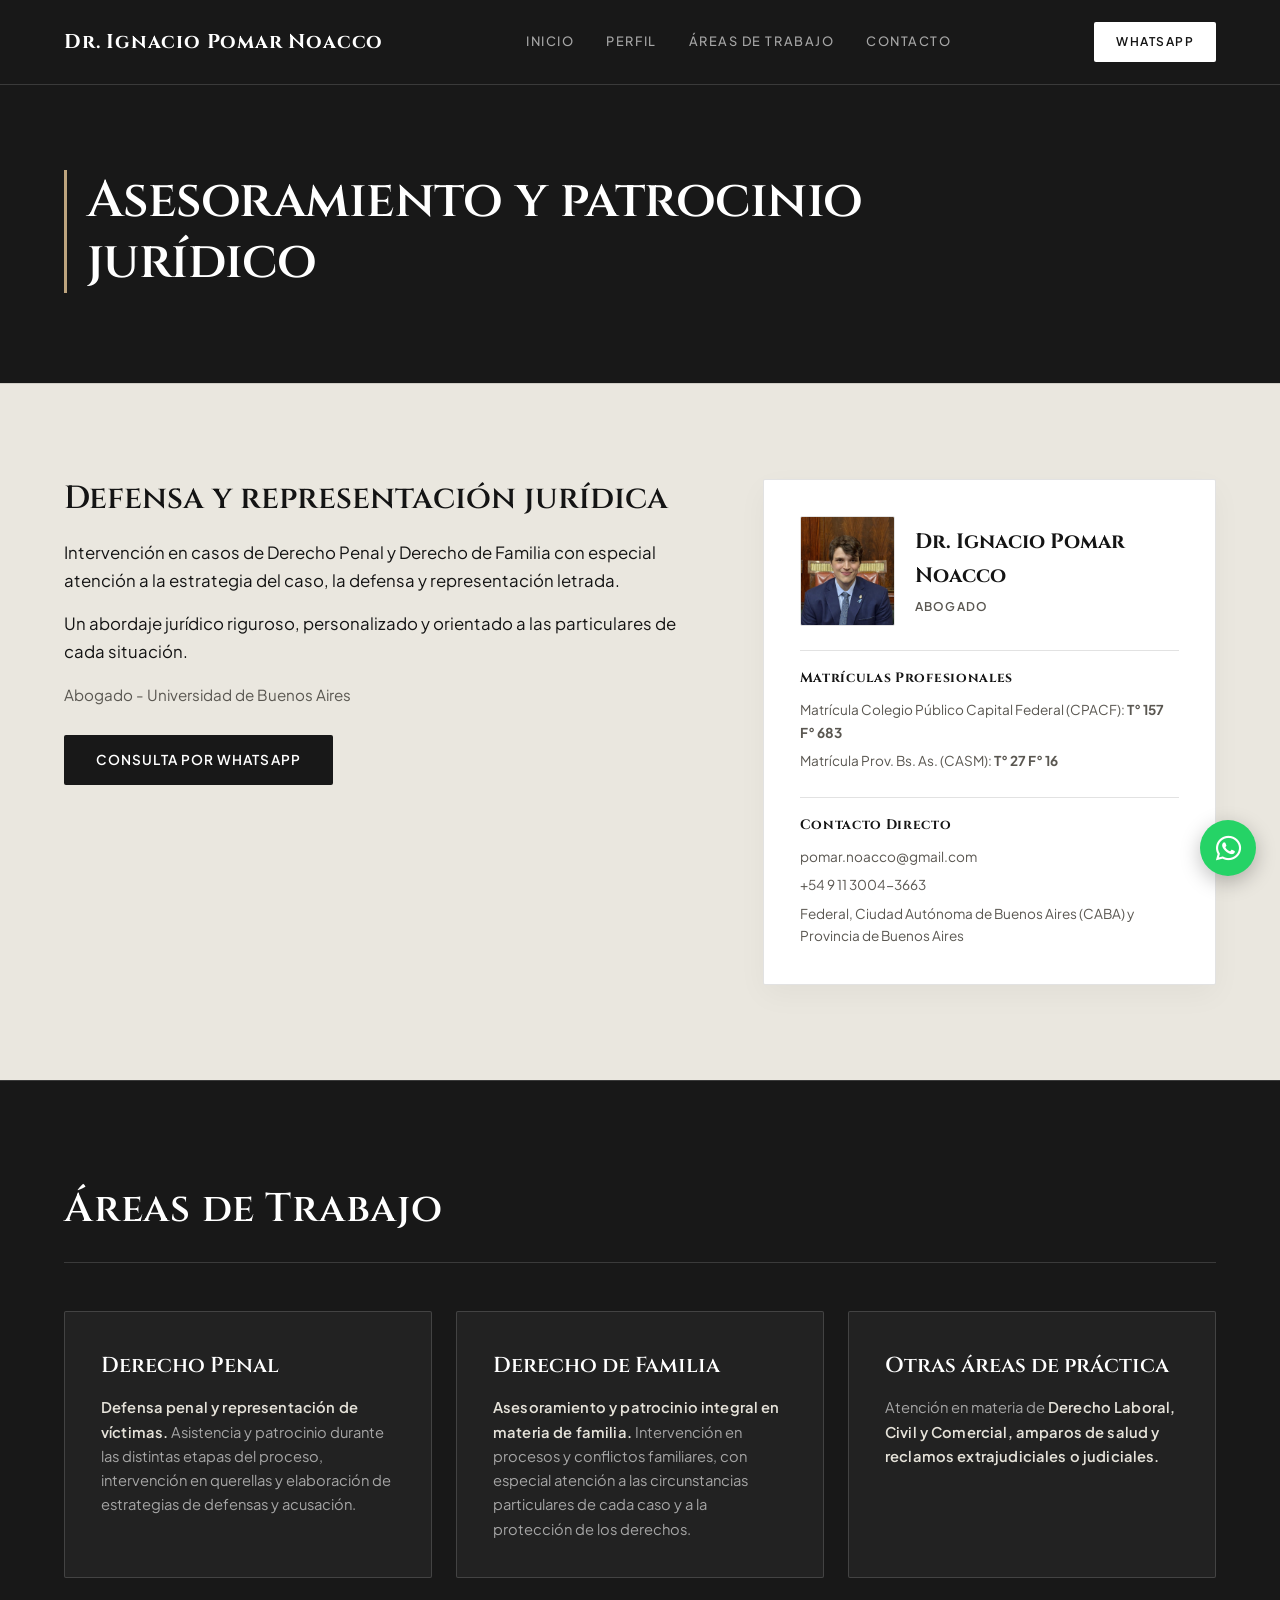
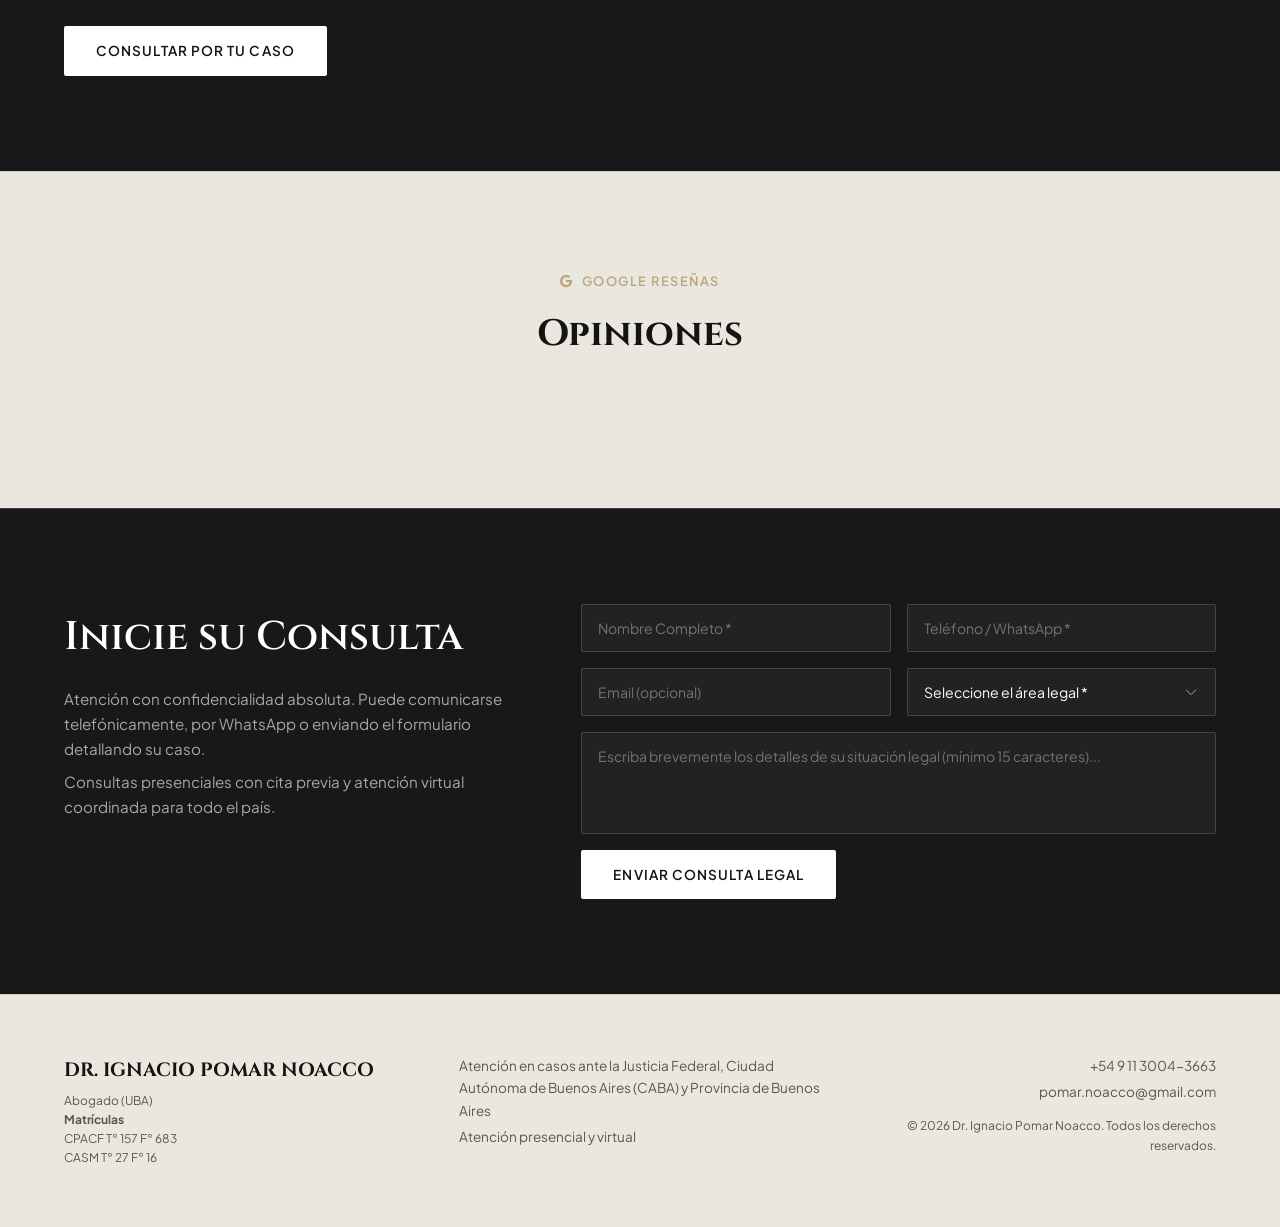
==== commit 9d434422: "add fijar barra de inicio, controles al form, links de menu" ====
--- a/index.html
+++ b/index.html
@@ -24,9 +24,9 @@
             <a href="#" id="brand-logo">Dr. Ignacio Pomar Noacco</a>
 
             <nav id="desktop-nav">
-                <a href="#estudio">Inicio</a>
+                <a href="#hero-section">Inicio</a>
+                <a href="#estudio">Perfil</a>
                 <a href="#areas">Áreas de Trabajo</a>
-                <a href="#trayectoria">Perfil</a>
                 <a href="#contacto">Contacto</a>
             </nav>
 
@@ -38,9 +38,9 @@
         </div>
 
         <nav id="mobile-nav">
-            <a href="#estudio">Inicio</a>
+            <a href="#hero-section">Inicio</a>
+            <a href="#estudio">Perfil</a>
             <a href="#areas">Áreas de Trabajo</a>
-            <a href="#trayectoria">Perfil</a>
             <a href="#contacto">Contacto</a>
             <a href="https://wa.me/5491130043663?text=Hola%20Dr.%20Ignacio%20Pomar,%20necesito%20una%20consulta%20legal." target="_blank" id="mobile-whatsapp-link">Escribir por WhatsApp</a>
         </nav>
@@ -152,15 +152,39 @@
                 </div>
 
                 <div id="contacto-form-wrapper">
-                    <form id="contact-form">
+                    <form id="contact-form" novalidate>
                         <div id="form-row-personal">
-                            <input type="text" id="form-name" required placeholder="Nombre Completo *">
-                            <input type="tel" id="form-phone" required placeholder="Teléfono / WhatsApp *">
+                            <input 
+                                type="text" 
+                                id="form-name" 
+                                required 
+                                placeholder="Nombre Completo *"
+                                minlength="3"
+                                maxlength="60"
+                                pattern="^[a-zA-ZáéíóúÁÉÍÓÚñÑ\s]+$"
+                                autocomplete="name">
+
+                            <input 
+                                type="tel" 
+                                id="form-phone" 
+                                required 
+                                placeholder="Teléfono / WhatsApp *"
+                                minlength="8"
+                                maxlength="20"
+                                pattern="^[\d\s\+\-\(\)]+$"
+                                autocomplete="tel">
                         </div>
 
                         <div id="form-row-topic">
-                            <input type="email" id="form-email" placeholder="Email">
+                            <input 
+                                type="email" 
+                                id="form-email" 
+                                placeholder="Email (opcional)"
+                                maxlength="80"
+                                autocomplete="email">
+
                             <select id="form-materia" required>
+                                <option value="" disabled selected>Seleccione el área legal *</option>
                                 <option value="Penal">Derecho Penal</option>
                                 <option value="Familia">Derecho de Familia</option>
                                 <option value="Violencia">Violencia</option>
@@ -170,7 +194,16 @@
                             </select>
                         </div>
 
-                        <textarea id="form-message" rows="4" required placeholder="Escriba brevemente los detalles de su situación legal..."></textarea>
+                        <textarea 
+                            id="form-message" 
+                            rows="4" 
+                            required 
+                            minlength="15"
+                            maxlength="1000"
+                            placeholder="Escriba brevemente los detalles de su situación legal (mínimo 15 caracteres)..."></textarea>
+
+                        <!-- Contenedor opcional para mensajes de error legibles -->
+                        <p id="form-error-msg" style="display:none; color: #ff6b6b; font-size: 0.85rem; margin-top: -8px;"></p>
 
                         <button type="submit" id="form-submit-btn">Enviar Consulta Legal</button>
                     </form>
--- a/css/style.css
+++ b/css/style.css
@@ -48,7 +48,9 @@
     text-decoration: none;
     color: inherit;
 }
-
+html {
+    scroll-padding-top: 84px;
+}
 /* ==========================================================================
    HEADER
    ========================================================================== */
@@ -56,8 +58,10 @@
     background-color: var(--bg-dark);
     color: var(--text-light);
     border-bottom: 1px solid var(--border-dark);
-    position: sticky;
+    position: fixed;
     top: 0;
+    left: 0;
+    width: 100%;
     z-index: 1000;
 }
 
@@ -154,7 +158,7 @@
 #hero-section {
     background-color: var(--bg-dark) !important;
     color: var(--text-light) !important;
-    padding: 110px 0 90px 0;
+    padding: 170px 0 90px 0; /* Aumentado arriba para compensar los 84px del header */
     width: 100%;
     overflow: hidden;
 }
@@ -756,4 +760,13 @@
 #areas-list article strong {
     color: var(--accent) !important; /* Tono bronce editorial */
     font-weight: 600 !important;
+}
+#contact-form input:focus,
+#contact-form select:focus,
+#contact-form textarea:focus {
+    border-color: var(--accent) !important;
+}
+
+#contact-form select:invalid {
+    color: #737373;
 }
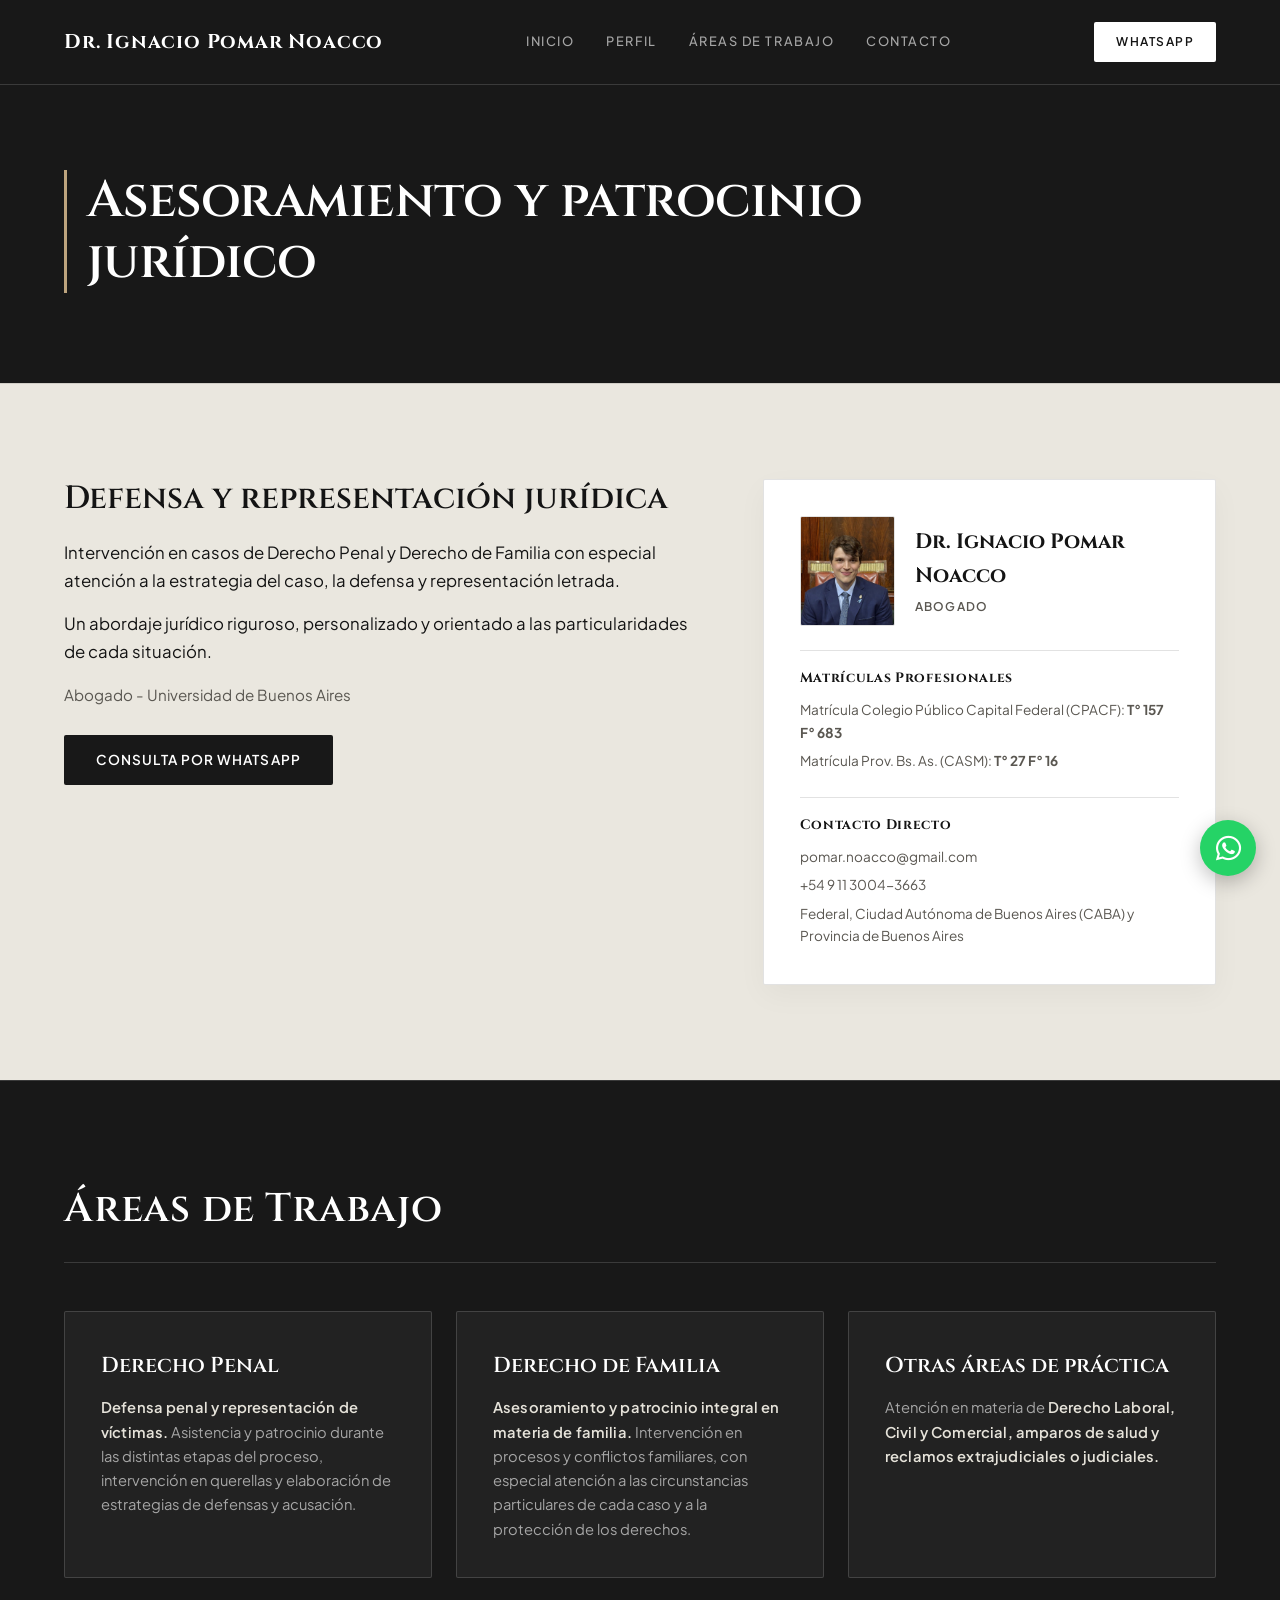
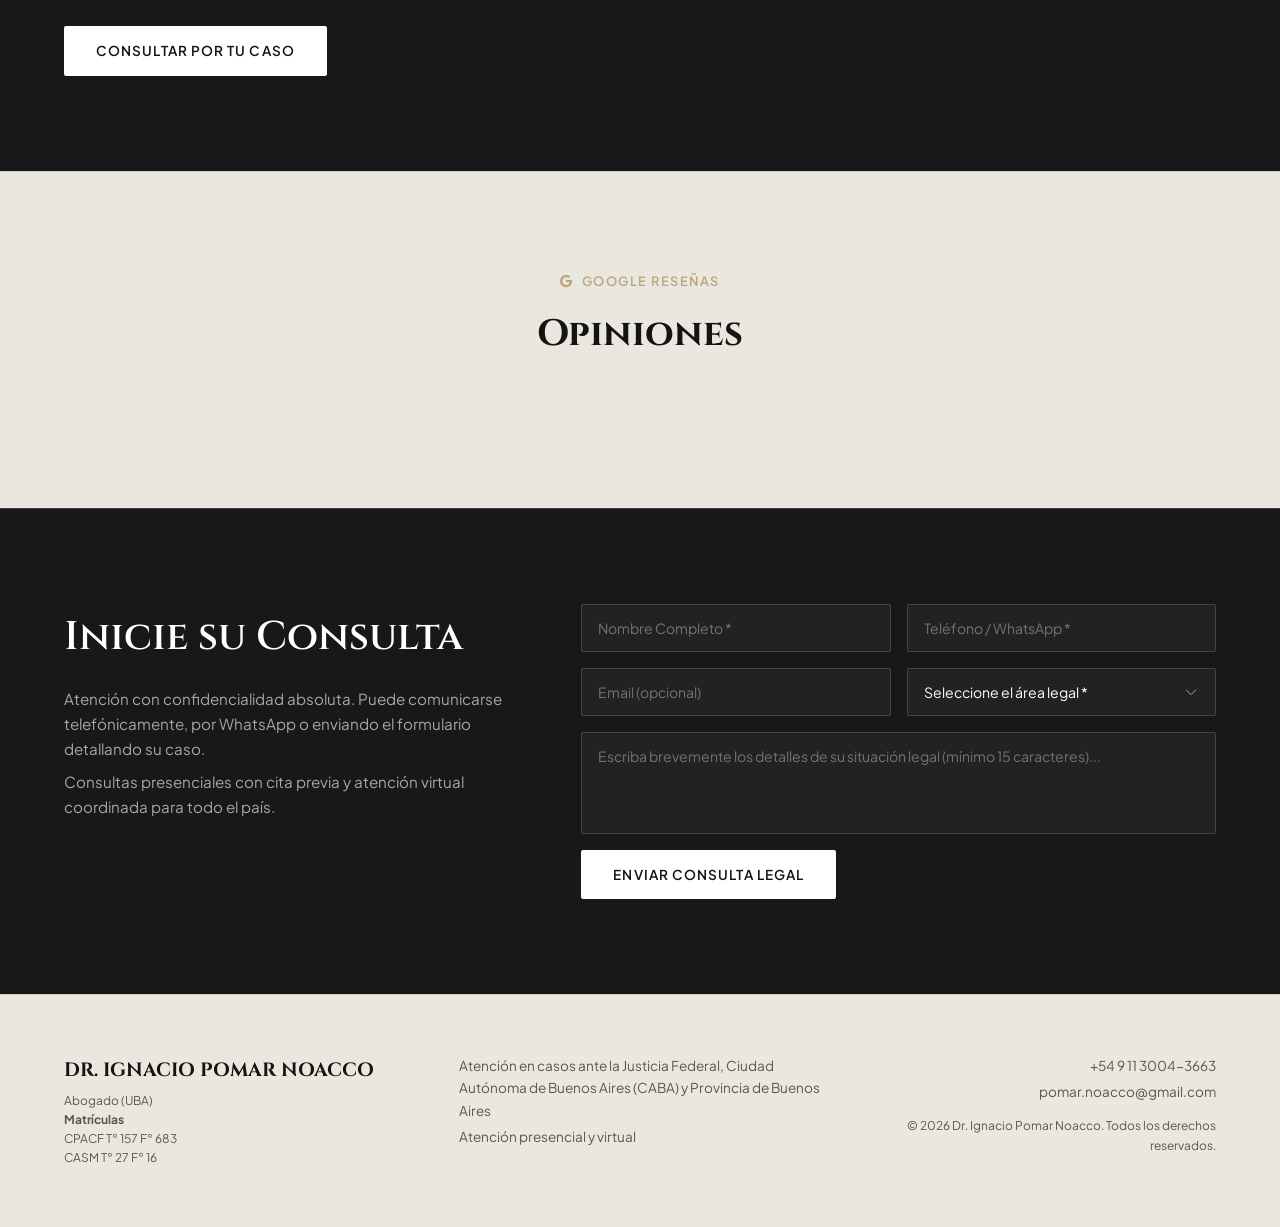
==== commit a58f06b1: "add logo para busqueda en google" ====
--- a/index.html
+++ b/index.html
@@ -3,16 +3,98 @@
 <head>
     <meta charset="UTF-8">
     <meta name="viewport" content="width=device-width, initial-scale=1.0">
+
+    <!-- SEO Principal -->
     <title>Dr. Ignacio Pomar Noacco | Abogado - Litigios Complejos, Penal, Familia y Salud</title>
-    <meta name="description" content="Estudio Jurídico del Dr. Ignacio Pomar Noacco. Especialista en litigios complejos, derecho penal, querellas, derecho de familia, amparos de salud y asesoramiento laboral.">
+    <meta name="description" content="Estudio Jurídico del Dr. Ignacio Pomar Noacco. Especialista en litigios complejos, derecho penal, querellas, derecho de familia, amparos de salud y asesoramiento laboral en CABA y Provincia de Buenos Aires.">
+    <meta name="keywords" content="Ignacio Pomar Noacco, abogado penalista, derecho de familia, amparos de salud, querellas, derecho laboral, abogado CABA, abogado San Martín, CPACF, CASM, estudio jurídico">
+    <meta name="author" content="Dr. Ignacio Pomar Noacco">
+    <meta name="robots" content="index, follow">
+
+    <!-- URL Canónica -->
+    <link rel="canonical" href="https://estudio-pomar-noacco.github.io/">
+
+    <!-- Favicon e Íconos de la pestaña / ventana (con versión para forzar actualización inmediata) -->
+    <link rel="icon" type="image/png" href="img/logo.png">
+    <link rel="shortcut icon" type="image/png" href="img/logo.png">
+    <link rel="apple-touch-icon" href="img/logo.png">
+
+    <!-- Metadatos Open Graph (Vista previa en WhatsApp, Facebook, LinkedIn) -->
+    <meta property="og:locale" content="es_AR">
+    <meta property="og:type" content="website">
+    <meta property="og:title" content="Dr. Ignacio Pomar Noacco | Abogado - Asesoramiento y Patrocinio Jurídico">
+    <meta property="og:description" content="Atención en casos de Derecho Penal, Familia, Amparos de Salud y Litigios Complejos en CABA y Provincia de Buenos Aires.">
+    <meta property="og:url" content="https://estudio-pomar-noacco.github.io/">
+    <meta property="og:site_name" content="Estudio Jurídico Dr. Ignacio Pomar Noacco">
+    <meta property="og:image" content="https://estudio-pomar-noacco.github.io/img/logo.png">
+    <meta property="og:image:alt" content="Pomar Noacco Abogado - Logo">
+
+    <!-- Metadatos Twitter Card -->
+    <meta name="twitter:card" content="summary_large_image">
+    <meta name="twitter:title" content="Dr. Ignacio Pomar Noacco | Abogado">
+    <meta name="twitter:description" content="Defensa penal, derecho de familia y litigios complejos en CABA y PBA.">
+    <meta name="twitter:image" content="https://estudio-pomar-noacco.github.io/img/logo.png">
+
+    <!-- Datos Estructurados JSON-LD (Para Google) -->
+    <script type="application/ld+json">
+    {
+      "@context": "https://schema.org",
+      "@graph": [
+        {
+          "@type": "WebSite",
+          "@id": "https://estudio-pomar-noacco.github.io/#website",
+          "url": "https://estudio-pomar-noacco.github.io/",
+          "name": "Estudio Jurídico Dr. Ignacio Pomar Noacco",
+          "alternateName": ["Dr. Ignacio Pomar Noacco", "Ignacio Pomar Abogado", "Estudio Pomar Noacco"]
+        },
+        {
+          "@type": "LegalService",
+          "@id": "https://estudio-pomar-noacco.github.io/#organization",
+          "name": "Dr. Ignacio Pomar Noacco - Abogado",
+          "url": "https://estudio-pomar-noacco.github.io/",
+          "logo": "https://estudio-pomar-noacco.github.io/img/logo.png",
+          "image": "https://estudio-pomar-noacco.github.io/img/logo.png",
+          "telephone": "+5491130043663",
+          "priceRange": "$$",
+          "address": {
+            "@type": "PostalAddress",
+            "streetAddress": "Asamblea",
+            "addressLocality": "Santos Lugares",
+            "addressRegion": "Buenos Aires",
+            "postalCode": "B1676",
+            "addressCountry": "AR"
+          },
+          "areaServed": [
+            "Ciudad Autónoma de Buenos Aires",
+            "Provincia de Buenos Aires",
+            "Santos Lugares",
+            "San Martín",
+            "Tres de Febrero"
+          ],
+          "knowsAbout": [
+            "Derecho Penal",
+            "Querellas y Defensa Penal",
+            "Derecho de Familia",
+            "Litigios Complejos",
+            "Amparos de Salud",
+            "Derecho Laboral"
+          ]
+        }
+      ]
+    }
+    </script>
+
     <!-- Google Fonts -->
     <link rel="preconnect" href="https://fonts.googleapis.com">
     <link rel="preconnect" href="https://fonts.gstatic.com" crossorigin>
     <link href="https://fonts.googleapis.com/css2?family=Cinzel:wght@500;600;700&family=Plus+Jakarta+Sans:wght@300;400;500;600;700&display=swap" rel="stylesheet">
+
     <!-- FontAwesome Icons -->
     <link rel="stylesheet" href="https://cdnjs.cloudflare.com/ajax/libs/font-awesome/6.4.0/css/all.min.css">
+
     <!-- Custom CSS -->
     <link rel="stylesheet" href="css/style.css">
+
     <!-- Elfsight Google Reviews Platform -->
     <script src="https://elfsightcdn.com/platform.js" async></script>
 </head>
@@ -63,7 +145,7 @@
                 <article id="estudio-main-text">
                     <h2 id="estudio-heading">Defensa y representación jurídica</h2>
                     <p id="estudio-intro">Intervención en casos de Derecho Penal y Derecho de Familia con especial atención a la estrategia del caso, la defensa y representación letrada.</p>
-                    <p id="estudio-intro">Un abordaje jurídico riguroso, personalizado y orientado a las particulares de cada situación.</p>
+                    <p id="estudio-intro">Un abordaje jurídico riguroso, personalizado y orientado a las particularidades de cada situación.</p>
                     <p id="estudio-detail">Abogado - Universidad de Buenos Aires</p>
                     <div>
                         <a href="https://wa.me/5491130043663?text=Hola%20Dr.%20Ignacio%20Pomar,%20deseo%20realizar%20una%20consulta%20por%20un%20caso." target="_blank" id="estudio-cta-btn">Consulta por WhatsApp</a>
@@ -124,7 +206,6 @@
             </div>
         </section>
 
-
         <!-- Prueba Social & Reseñas de Google (Elfsight Live Widget) -->
         <section id="reviews-section">
             <div id="reviews-container">
@@ -139,7 +220,6 @@
                 <div class="elfsight-app-1279de08-de65-419d-b7f0-25db209bdbd7" data-elfsight-app-lazy></div>
             </div>
         </section>
-
         
         <!-- Contacto -->
         <section id="contacto">
@@ -202,7 +282,6 @@
                             maxlength="1000"
                             placeholder="Escriba brevemente los detalles de su situación legal (mínimo 15 caracteres)..."></textarea>
 
-                        <!-- Contenedor opcional para mensajes de error legibles -->
                         <p id="form-error-msg" style="display:none; color: #ff6b6b; font-size: 0.85rem; margin-top: -8px;"></p>
 
                         <button type="submit" id="form-submit-btn">Enviar Consulta Legal</button>
